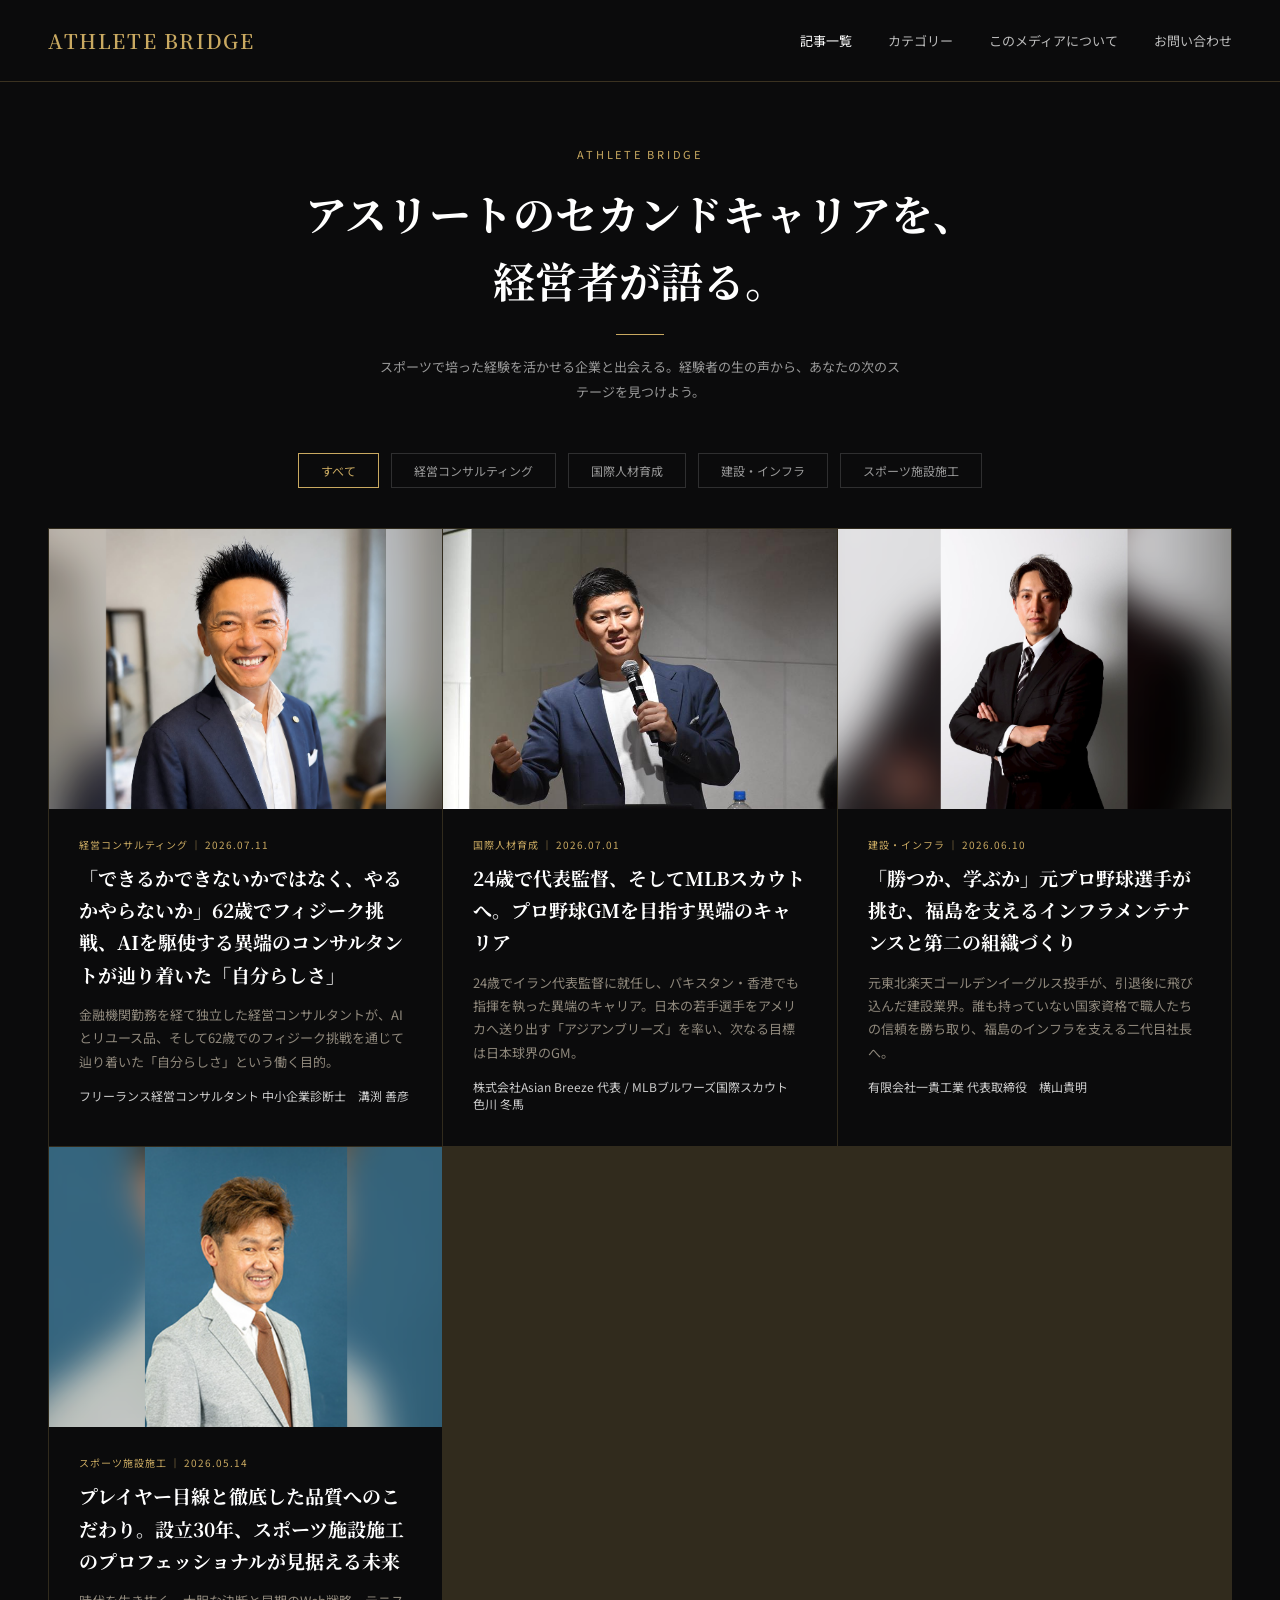
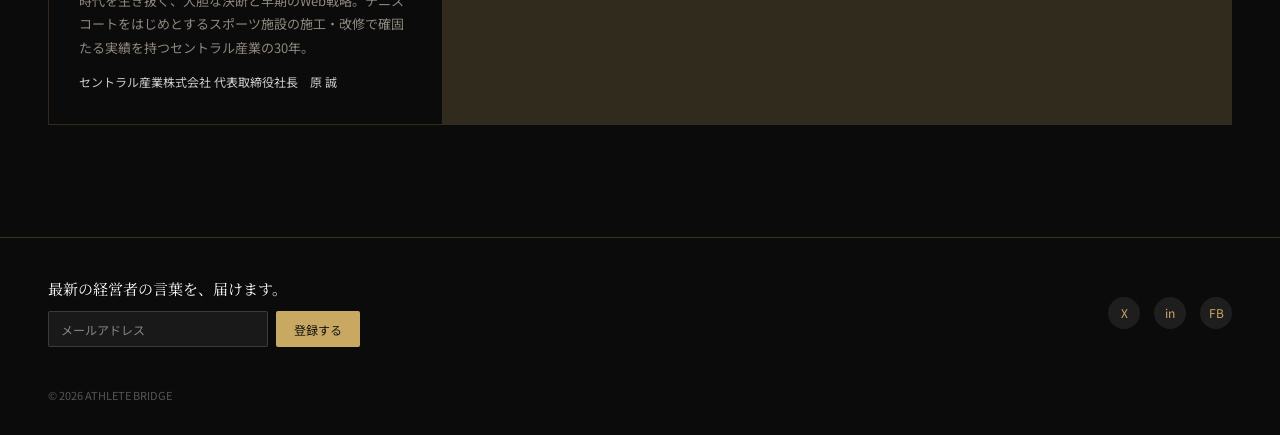
==== index.html @ e465fff9 "Add ATHLETE BRIDGE site Static implementation of the ATHLETE BRIDGE interview magazine design (black" ====
<!DOCTYPE html>
<html lang="ja">
<head>
<meta charset="utf-8">
<meta name="viewport" content="width=device-width, initial-scale=1">
<title>ATHLETE BRIDGE｜アスリートのセカンドキャリアを、経営者が語る。</title>
<link rel="icon" href="data:image/svg+xml,%3Csvg xmlns='http://www.w3.org/2000/svg' viewBox='0 0 32 32'%3E%3Crect width='32' height='32' fill='%230b0b0c'/%3E%3Ctext x='16' y='23' font-family='Georgia,serif' font-size='19' fill='%23c9a961' text-anchor='middle'%3EA%3C/text%3E%3C/svg%3E">
<meta name="description" content="スポーツで培った経験を活かせる企業と出会える。経験者の生の声から、あなたの次のステージを見つけよう。">
<link rel="preconnect" href="https://fonts.googleapis.com">
<link href="https://fonts.googleapis.com/css2?family=Noto+Serif+JP:wght@400;500;600;700&family=Noto+Sans+JP:wght@300;400;500;700&display=swap" rel="stylesheet">
<link rel="stylesheet" href="css/style.css">
</head>
<body>

<div class="site-shell">

  <header class="site-header">
    <a href="#" id="logo-link" class="site-logo">ATHLETE BRIDGE</a>
    <nav class="site-nav">
      <a href="#" id="nav-home">記事一覧</a>
      <a href="#" id="nav-category">カテゴリー</a>
      <a href="#">このメディアについて</a>
      <a href="#">お問い合わせ</a>
    </nav>
  </header>

  <main>
    <!-- Top view: article list -->
    <section id="view-top">
      <div class="hero">
        <div class="hero-eyebrow">ATHLETE BRIDGE</div>
        <h1 class="hero-title">アスリートのセカンドキャリアを、<br>経営者が語る。</h1>
        <div class="hero-divider"></div>
        <p class="hero-desc">スポーツで培った経験を活かせる企業と出会える。経験者の生の声から、あなたの次のステージを見つけよう。</p>
      </div>

      <div id="filter-bar" class="filter-bar"></div>

      <div id="article-grid" class="article-grid"></div>

      <div id="no-results" class="no-results"></div>

      <div class="newsletter-bar">
        <div>
          <div class="newsletter-heading">最新の経営者の言葉を、届けます。</div>
          <form class="newsletter-form" id="newsletter-form">
            <input type="email" id="newsletter-email" class="newsletter-input" placeholder="メールアドレス">
            <button type="submit" id="newsletter-submit" class="newsletter-button">登録する</button>
          </form>
        </div>
        <div class="social-row">
          <div class="social-icon">X</div>
          <div class="social-icon">in</div>
          <div class="social-icon">FB</div>
        </div>
      </div>

      <div class="site-copyright">© 2026 ATHLETE BRIDGE</div>
    </section>

    <!-- Article view: single interview detail -->
    <section id="view-article" class="is-hidden">
      <div class="article-back">
        <a href="#" id="article-back-link">← 記事一覧に戻る</a>
      </div>

      <div id="article-hero-wrap" class="article-hero-wrap"></div>

      <div class="article-content">
        <div id="article-meta" class="article-meta"></div>
        <h1 id="article-title" class="article-title"></h1>
        <div class="article-byline">
          <div id="article-byline"></div>
        </div>

        <div id="article-body" class="article-body"></div>

        <div class="share-row">
          <div class="share-label">この記事をシェア</div>
          <div class="social-icon">X</div>
          <div class="social-icon">FB</div>
          <div class="social-icon is-line">LINE</div>
        </div>
      </div>

      <div class="related-section">
        <div class="related-heading">RELATED INTERVIEW</div>
        <div id="related-grid" class="related-grid"></div>
      </div>

      <div class="site-copyright">© 2026 ATHLETE BRIDGE</div>
    </section>
  </main>

</div>

<script src="js/main.js"></script>
</body>
</html>
---- css/style.css ----
:root {
  --bg: #0b0b0c;
  --gold: #c9a961;
  --gold-border: rgba(201, 169, 97, 0.25);
  --gold-border-soft: rgba(201, 169, 97, 0.2);
}

* { box-sizing: border-box; }

body {
  margin: 0;
  background: var(--bg);
  font-family: 'Noto Sans JP', sans-serif;
}

a {
  color: inherit;
  text-decoration: none;
}
a:hover { opacity: .8; }

.is-hidden { display: none !important; }

.site-shell {
  max-width: 1280px;
  margin: 0 auto;
  background: var(--bg);
  min-height: 100vh;
  box-shadow: 0 0 60px rgba(0, 0, 0, .4);
}

/* Header */
.site-header {
  display: flex;
  align-items: center;
  justify-content: space-between;
  padding: 26px 48px;
  border-bottom: 1px solid var(--gold-border);
  position: sticky;
  top: 0;
  background: var(--bg);
  z-index: 10;
}
.site-logo {
  font-family: 'Noto Serif JP', serif;
  font-size: 20px;
  font-weight: 600;
  color: var(--gold);
  letter-spacing: .08em;
}
.site-nav {
  display: flex;
  gap: 36px;
  font-size: 13px;
  color: #bbb;
}
.site-nav a.is-active { color: #fff; }

/* Placeholder image (used when an article has no photo yet) */
.ph-img {
  position: relative;
  background: repeating-linear-gradient(135deg, #2a2a2a, #2a2a2a 12px, #333 12px, #333 24px);
  display: flex;
  align-items: center;
  justify-content: center;
}
.ph-img span {
  font: 11px/1.4 ui-monospace, Menlo, monospace;
  color: rgba(255, 255, 255, .55);
  letter-spacing: .05em;
  background: rgba(0, 0, 0, .35);
  padding: 4px 10px;
  border-radius: 2px;
}

/* ---- Top view ---- */
.hero {
  padding: 64px 48px 48px;
  text-align: center;
}
.hero-eyebrow {
  font-size: 11px;
  letter-spacing: .25em;
  color: var(--gold);
  margin-bottom: 18px;
}
.hero-title {
  font-family: 'Noto Serif JP', serif;
  font-size: 42px;
  line-height: 1.6;
  color: #fff;
  font-weight: 700;
  margin: 0 0 20px;
}
.hero-divider {
  width: 48px;
  height: 1px;
  background: var(--gold);
  margin: 0 auto 20px;
}
.hero-desc {
  font-size: 13px;
  color: #999;
  max-width: 520px;
  margin: 0 auto;
  line-height: 1.9;
}

.filter-bar {
  display: flex;
  gap: 12px;
  justify-content: center;
  padding: 0 48px 40px;
  flex-wrap: wrap;
}
.filter-chip {
  font-size: 12px;
  padding: 8px 22px;
  border: 1px solid rgba(255, 255, 255, .15);
  color: #999;
  background: transparent;
  cursor: pointer;
  font-family: inherit;
}
.filter-chip.is-active {
  border-color: var(--gold);
  color: var(--gold);
}

.article-grid {
  display: grid;
  grid-template-columns: repeat(auto-fit, minmax(320px, 1fr));
  gap: 1px;
  background: var(--gold-border-soft);
  padding: 1px;
  margin: 0 48px 56px;
}
.article-card {
  background: var(--bg);
  display: block;
}
.article-card-img {
  width: 100%;
  height: 280px;
  object-fit: cover;
  object-position: center;
  display: block;
  background: #161514;
}
.article-card .ph-img { height: 280px; }
.article-card-body {
  padding: 28px 30px 34px;
}
.article-card-meta {
  font-size: 10px;
  color: var(--gold);
  letter-spacing: .1em;
  margin-bottom: 10px;
}
.article-card-title {
  font-family: 'Noto Serif JP', serif;
  font-size: 19px;
  color: #fff;
  margin: 0 0 12px;
  line-height: 1.7;
}
.article-card-excerpt {
  font-size: 13px;
  color: #8f887c;
  line-height: 1.8;
  margin: 0 0 14px;
}
.article-card-byline {
  font-size: 12px;
  color: #ccc;
}

.no-results {
  padding: 0 48px 56px;
  text-align: center;
  color: #555;
  font-size: 12px;
}

.newsletter-bar {
  border-top: 1px solid var(--gold-border);
  padding: 40px 48px;
  display: flex;
  justify-content: space-between;
  align-items: center;
  flex-wrap: wrap;
  gap: 20px;
}
.newsletter-heading {
  font-family: 'Noto Serif JP', serif;
  font-size: 15px;
  color: #fff;
  margin-bottom: 12px;
}
.newsletter-form {
  display: flex;
  gap: 8px;
}
.newsletter-input {
  width: 220px;
  height: 36px;
  background: rgba(255, 255, 255, .06);
  border: 1px solid rgba(255, 255, 255, .15);
  border-radius: 2px;
  font-size: 12px;
  color: #eee;
  padding: 0 12px;
  font-family: inherit;
}
.newsletter-input::placeholder { color: #888; }
.newsletter-button {
  height: 36px;
  padding: 0 18px;
  background: var(--gold);
  color: #151515;
  font-size: 12px;
  border: none;
  border-radius: 2px;
  cursor: pointer;
  font-family: inherit;
}

.social-row {
  display: flex;
  gap: 14px;
}
.social-icon {
  width: 32px;
  height: 32px;
  border-radius: 50%;
  background: rgba(255, 255, 255, .08);
  color: var(--gold);
  display: flex;
  align-items: center;
  justify-content: center;
  font-size: 12px;
  cursor: pointer;
}
.social-icon.is-line { font-size: 11px; }

.site-copyright {
  padding: 0 48px 32px;
  font-size: 11px;
  color: #555;
}

/* ---- Article view ---- */
.article-back {
  padding: 28px 48px 0;
}
.article-back a {
  font-size: 12px;
  color: var(--gold);
}

.article-hero-wrap {
  margin: 24px 48px 0;
}
.article-hero-img {
  width: 100%;
  max-height: 460px;
  object-fit: cover;
  object-position: center;
  display: block;
  background: #161514;
}
.article-hero-wrap .ph-img { height: 420px; }

.article-content {
  max-width: 760px;
  margin: 0 auto;
  padding: 44px 24px 20px;
}
.article-meta {
  font-size: 11px;
  letter-spacing: .15em;
  color: var(--gold);
  margin-bottom: 16px;
}
.article-title {
  font-family: 'Noto Serif JP', serif;
  font-size: 32px;
  line-height: 1.7;
  color: #fff;
  font-weight: 700;
  margin: 0 0 22px;
}
.article-byline {
  display: flex;
  align-items: center;
  gap: 14px;
  padding: 20px 0;
  border-top: 1px solid var(--gold-border-soft);
  border-bottom: 1px solid var(--gold-border-soft);
  margin-bottom: 36px;
  font-size: 14px;
  color: #fff;
}

.article-body h2 {
  font-family: 'Noto Serif JP', serif;
  font-size: 21px;
  color: var(--gold);
  line-height: 1.7;
  margin: 44px 0 20px;
}
.article-body p {
  font-size: 15px;
  color: #ccc;
  line-height: 2;
  margin: 0 0 22px;
}
.article-body p strong {
  color: #e8dcc0;
}
.article-body blockquote {
  font-size: 16px;
  color: #e8dcc0;
  line-height: 1.9;
  margin: 0 0 26px;
  padding-left: 22px;
  border-left: 2px solid var(--gold);
  font-style: italic;
}
.article-body p.article-link a {
  color: var(--gold);
  text-decoration: underline;
}

.share-row {
  display: flex;
  align-items: center;
  gap: 14px;
  margin: 48px 0 8px;
  padding-top: 32px;
  border-top: 1px solid var(--gold-border-soft);
}
.share-label {
  font-size: 12px;
  color: #999;
}

.related-section {
  padding: 8px 48px 56px;
}
.related-heading {
  font-size: 12px;
  color: #999;
  letter-spacing: .1em;
  margin-bottom: 20px;
  text-align: center;
}
.related-grid {
  display: grid;
  grid-template-columns: repeat(2, 1fr);
  gap: 1px;
  background: var(--gold-border-soft);
  padding: 1px;
}
.related-card-img {
  width: 100%;
  height: 220px;
  object-fit: cover;
  object-position: center;
  display: block;
  background: #161514;
}
.related-card .ph-img { height: 220px; }
.related-card-body {
  padding: 22px 24px;
}
.related-card-meta {
  font-size: 10px;
  color: var(--gold);
  letter-spacing: .1em;
  margin-bottom: 8px;
}
.related-card-title {
  font-family: 'Noto Serif JP', serif;
  font-size: 16px;
  color: #fff;
  margin: 0;
  line-height: 1.7;
}

@media (max-width: 640px) {
  .site-header,
  .hero,
  .filter-bar,
  .article-grid,
  .newsletter-bar,
  .no-results,
  .site-copyright,
  .article-back,
  .article-hero-wrap,
  .related-section {
    padding-left: 20px;
    padding-right: 20px;
  }
  .article-grid,
  .related-grid { margin-left: 20px; margin-right: 20px; }
  .hero-title { font-size: 30px; }
  .article-title { font-size: 24px; }
  .related-grid { grid-template-columns: 1fr; }
}
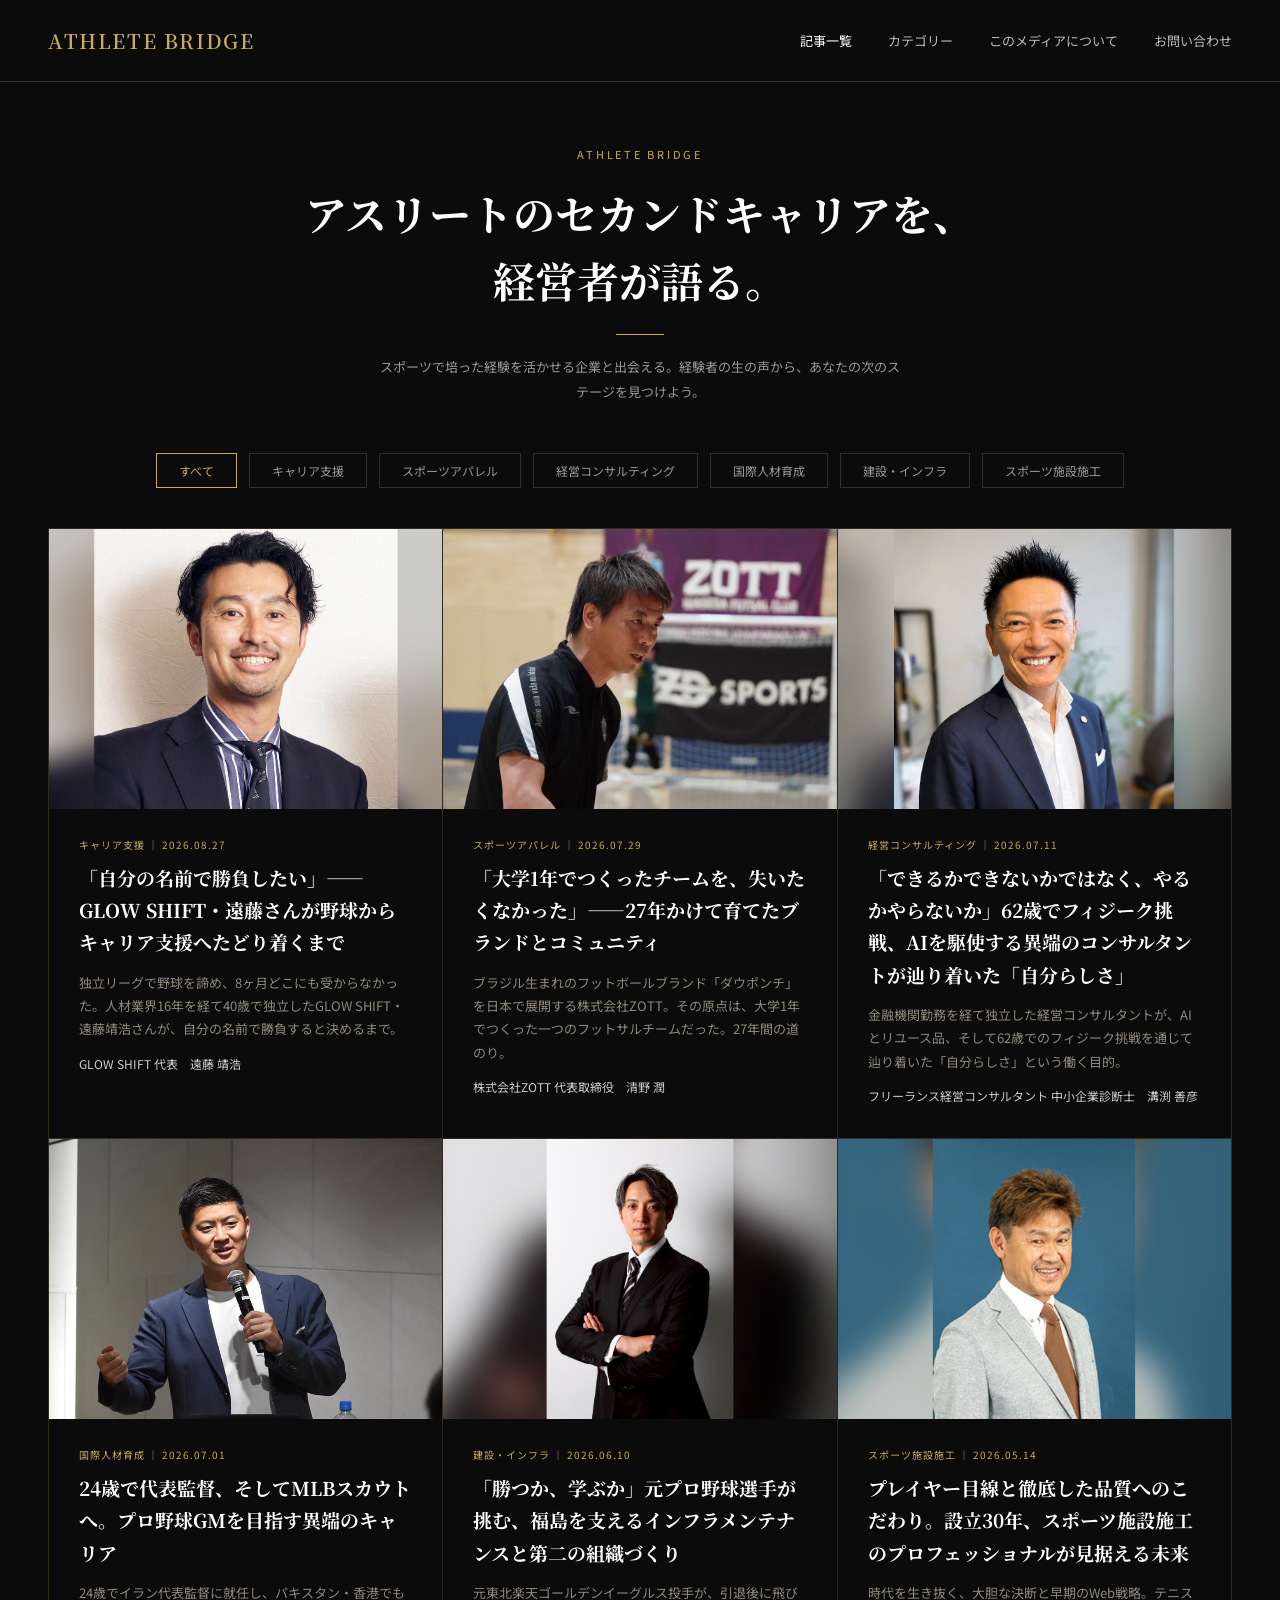
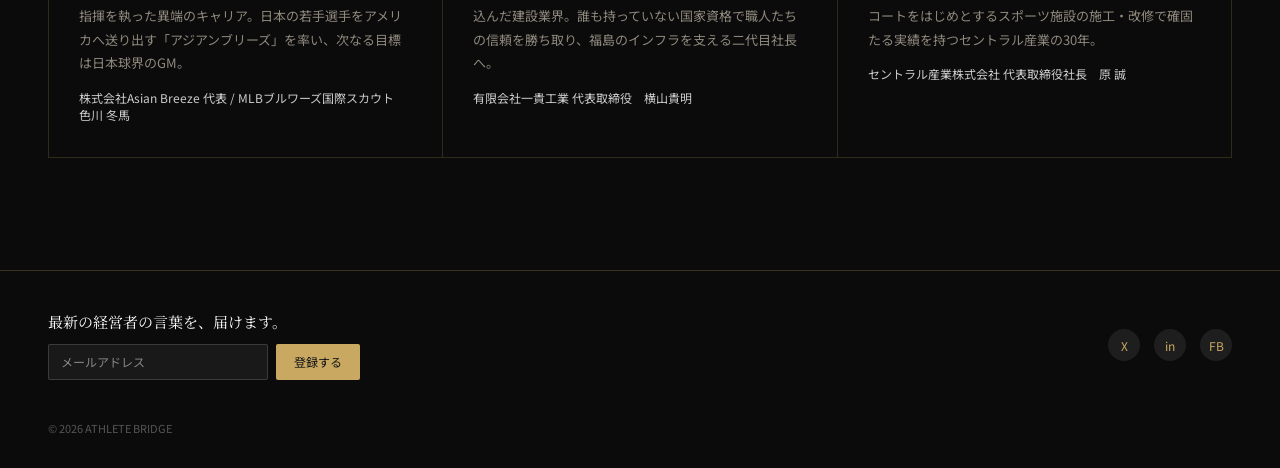
==== commit 01a4d59b: "CSS/JS の参照URLに版番号を付け、古いCSSが残る問題を解消 記事上部の写真が2枚表示される不具合の修正。  原因は、ブラウザに古い css/style.css がキャッシュされたまま js/" ====
--- a/index.html
+++ b/index.html
@@ -8,7 +8,7 @@
 <meta name="description" content="スポーツで培った経験を活かせる企業と出会える。経験者の生の声から、あなたの次のステージを見つけよう。">
 <link rel="preconnect" href="https://fonts.googleapis.com">
 <link href="https://fonts.googleapis.com/css2?family=Noto+Serif+JP:wght@400;500;600;700&family=Noto+Sans+JP:wght@300;400;500;700&display=swap" rel="stylesheet">
-<link rel="stylesheet" href="css/style.css">
+<link rel="stylesheet" href="css/style.css?v=d479221e">
 </head>
 <body>
 
@@ -94,6 +94,6 @@
 
 </div>
 
-<script src="js/main.js"></script>
+<script src="js/main.js?v=d479221e"></script>
 </body>
 </html>
--- a/css/style.css
+++ b/css/style.css
@@ -261,13 +261,32 @@
 .article-hero-wrap {
   margin: 24px 48px 0;
 }
-.article-hero-img {
+.article-hero-frame {
+  position: relative;
+  height: 460px;
+  overflow: hidden;
+  background: #161514;
+}
+/* 背景に敷く、同じ写真のぼかし。枠いっぱいに広げてから少し拡大し、
+   ぼかしで薄くなる端が見えないようにする。 */
+.article-hero-bg {
+  position: absolute;
+  inset: 0;
   width: 100%;
-  max-height: 460px;
+  height: 100%;
   object-fit: cover;
   object-position: center;
+  transform: scale(1.2);
+  filter: blur(28px) brightness(0.72);
+}
+/* 前景は contain。切り取らずに写真全体を見せる。 */
+.article-hero-img {
+  position: relative;
+  width: 100%;
+  height: 100%;
+  object-fit: contain;
+  object-position: center;
   display: block;
-  background: #161514;
 }
 .article-hero-wrap .ph-img { height: 420px; }
 
@@ -404,6 +423,7 @@
   }
   .article-grid,
   .related-grid { margin-left: 20px; margin-right: 20px; }
+  .article-hero-frame { height: 280px; }
   .hero-title { font-size: 30px; }
   .article-title { font-size: 24px; }
   .related-grid { grid-template-columns: 1fr; }
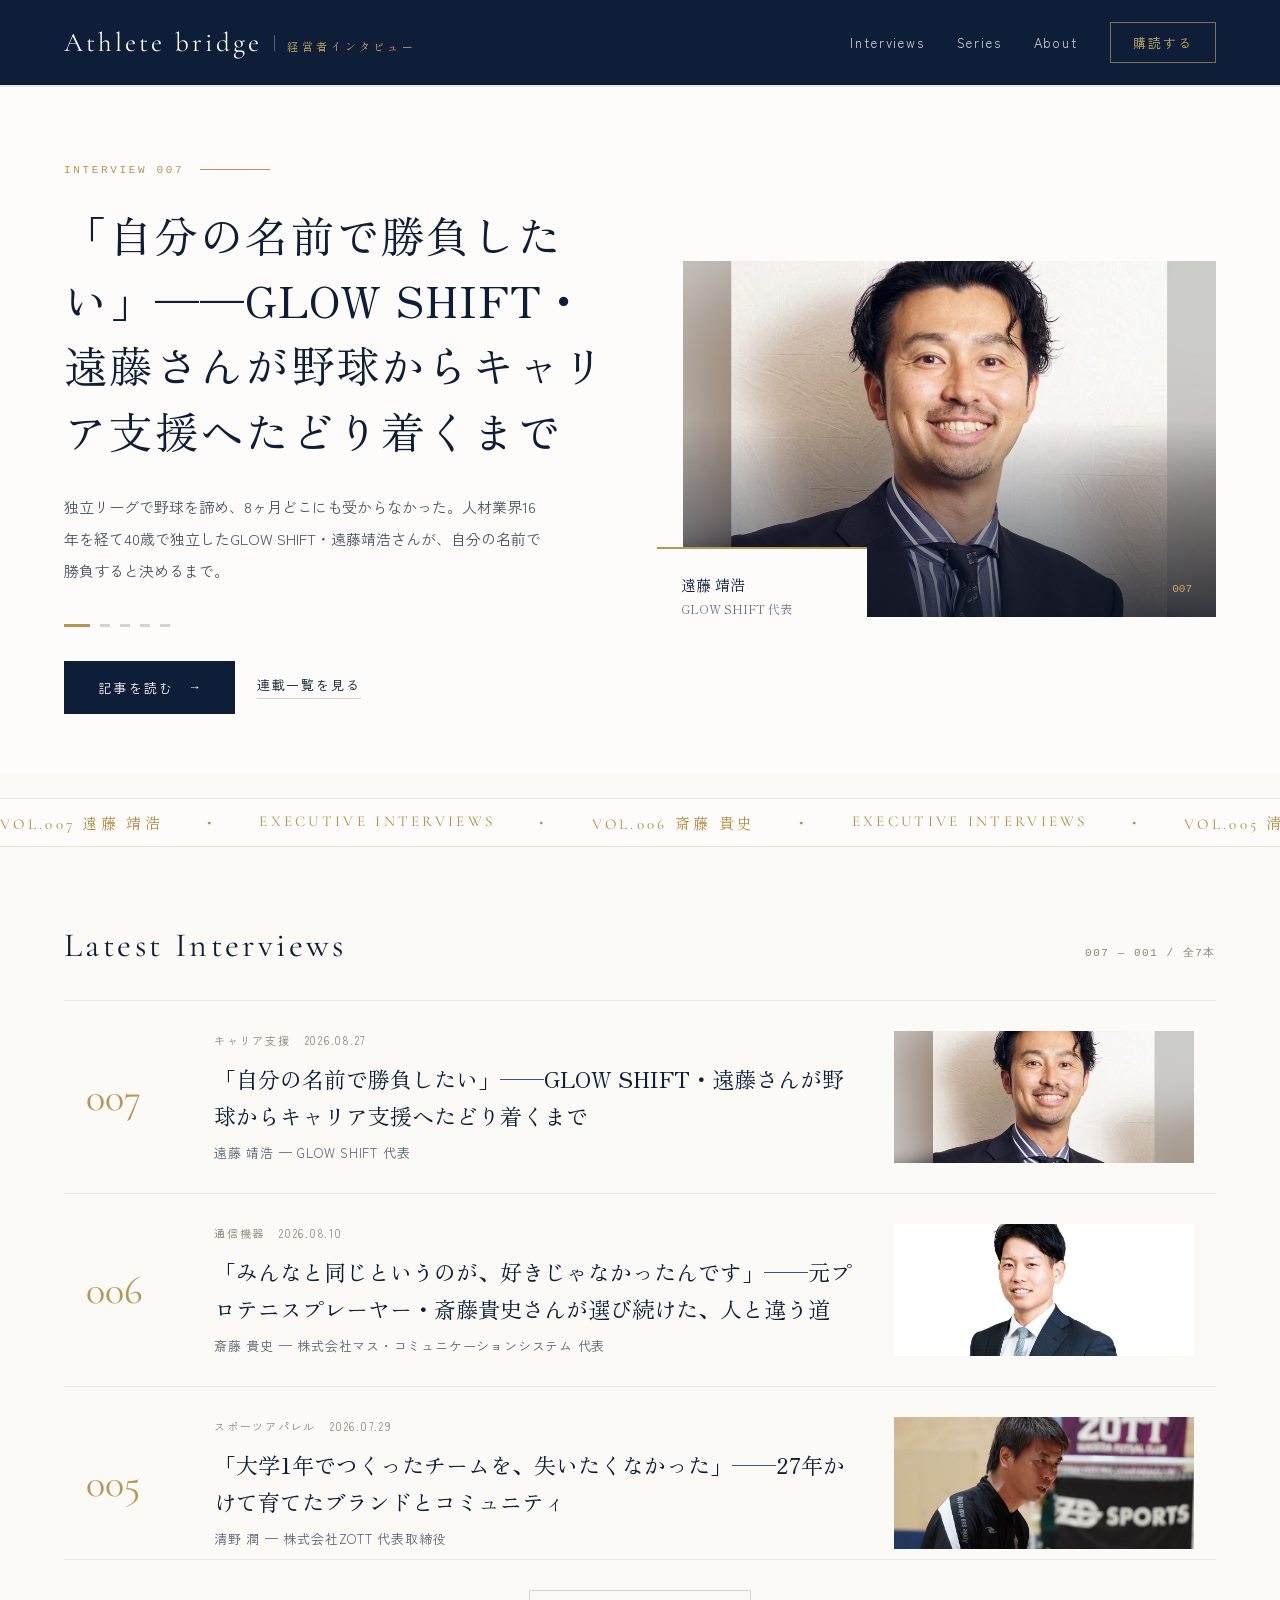
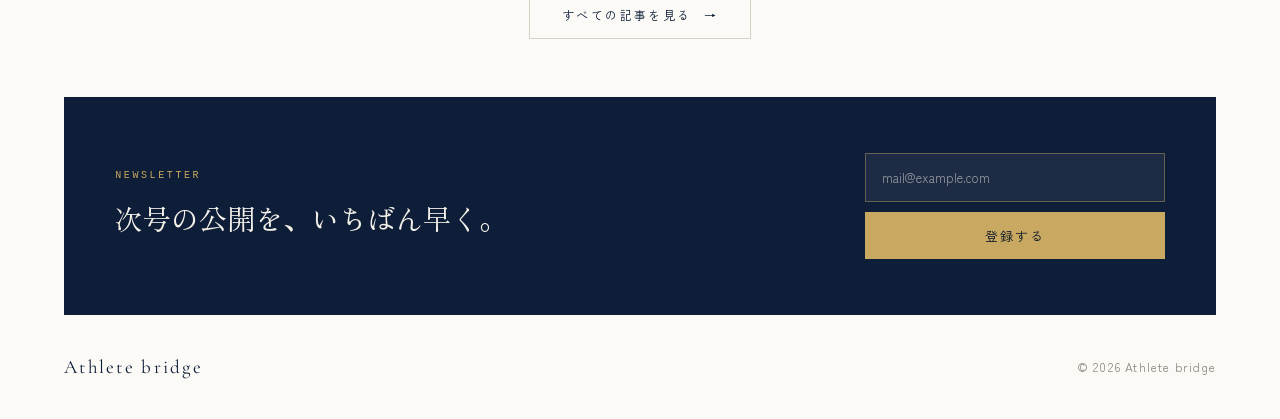
==== commit 9b12c9ce: "サイトを新デザイン（Claude Design のキャンバス）に刷新 Athlete bridge.dc.html の内容を実装に起こした。記事データ（js/articles.json・7本） と写真" ====
--- a/index.html
+++ b/index.html
@@ -4,96 +4,118 @@
 <meta charset="utf-8">
 <meta name="viewport" content="width=device-width, initial-scale=1">
 <title>ATHLETE BRIDGE｜アスリートのセカンドキャリアを、経営者が語る。</title>
-<link rel="icon" href="data:image/svg+xml,%3Csvg xmlns='http://www.w3.org/2000/svg' viewBox='0 0 32 32'%3E%3Crect width='32' height='32' fill='%230b0b0c'/%3E%3Ctext x='16' y='23' font-family='Georgia,serif' font-size='19' fill='%23c9a961' text-anchor='middle'%3EA%3C/text%3E%3C/svg%3E">
+<link rel="icon" href="data:image/svg+xml,%3Csvg xmlns='http://www.w3.org/2000/svg' viewBox='0 0 32 32'%3E%3Crect width='32' height='32' fill='%230F1E38'/%3E%3Ctext x='16' y='23' font-family='Georgia,serif' font-size='19' fill='%23C9A961' text-anchor='middle'%3EA%3C/text%3E%3C/svg%3E">
 <meta name="description" content="スポーツで培った経験を活かせる企業と出会える。経験者の生の声から、あなたの次のステージを見つけよう。">
 <link rel="preconnect" href="https://fonts.googleapis.com">
-<link href="https://fonts.googleapis.com/css2?family=Noto+Serif+JP:wght@400;500;600;700&family=Noto+Sans+JP:wght@300;400;500;700&display=swap" rel="stylesheet">
-<link rel="stylesheet" href="css/style.css?v=d479221e">
+<link rel="preconnect" href="https://fonts.gstatic.com" crossorigin>
+<link href="https://fonts.googleapis.com/css2?family=Shippori+Mincho:wght@400;500;600&family=Zen+Kaku+Gothic+New:wght@300;400;500&family=Cormorant+Garamond:wght@300;400;500&family=Zen+Old+Mincho:wght@400;500;700&display=swap" rel="stylesheet">
+<link rel="stylesheet" href="css/style.css?v=014a4894">
 </head>
 <body>
 
-<div class="site-shell">
+<header class="site-header">
+  <div class="hd-inner">
+    <div class="hd-brand">
+      <a href="#top" class="hd-logo">Athlete bridge</a>
+      <span class="hd-rule"></span>
+      <span class="hd-tag">経営者インタビュー</span>
+    </div>
+    <nav class="hd-nav">
+      <a href="#latest">Interviews</a>
+      <a href="#latest">Series</a>
+      <a href="#newsletter">About</a>
+      <a href="#newsletter" class="hd-cta">購読する</a>
+    </nav>
+  </div>
+  <div class="progress-track"><div class="progress-bar" data-progress></div></div>
+</header>
 
-  <header class="site-header">
-    <a href="#" id="logo-link" class="site-logo">ATHLETE BRIDGE</a>
-    <nav class="site-nav">
-      <a href="#" id="nav-home">記事一覧</a>
-      <a href="#" id="nav-category">カテゴリー</a>
-      <a href="#">このメディアについて</a>
-      <a href="#">お問い合わせ</a>
-    </nav>
-  </header>
+<main>
 
-  <main>
-    <!-- Top view: article list -->
-    <section id="view-top">
-      <div class="hero">
-        <div class="hero-eyebrow">ATHLETE BRIDGE</div>
-        <h1 class="hero-title">アスリートのセカンドキャリアを、<br>経営者が語る。</h1>
-        <div class="hero-divider"></div>
-        <p class="hero-desc">スポーツで培った経験を活かせる企業と出会える。経験者の生の声から、あなたの次のステージを見つけよう。</p>
+  <!-- ===== トップ（注目記事＋一覧） ===== -->
+  <section id="view-top">
+
+    <div id="top" class="hero">
+      <div class="hero-grid">
+        <div class="hero-copy">
+          <div id="hero-slot"></div>
+          <div class="hero-dots" id="hero-dots"></div>
+          <div class="hero-actions">
+            <button type="button" class="btn-primary" id="hero-read">
+              <span>記事を読む</span><span class="arrow">→</span>
+            </button>
+            <a href="#latest" class="btn-quiet">連載一覧を見る</a>
+          </div>
+        </div>
+        <div class="hero-media" id="hero-media"></div>
+      </div>
+    </div>
+
+    <div class="ticker">
+      <div class="ticker-track" id="ticker"></div>
+    </div>
+
+    <div class="wrap">
+      <div class="latest-head">
+        <h2 class="latest-title" data-reveal="mask">Latest Interviews</h2>
+        <span class="latest-range" id="latest-range" data-reveal="right" data-delay="150"></span>
       </div>
 
-      <div id="filter-bar" class="filter-bar"></div>
+      <div class="list" id="list"></div>
 
-      <div id="article-grid" class="article-grid"></div>
+      <div class="view-all-wrap">
+        <a href="#latest" class="view-all">すべての記事を見る <span class="arrow">→</span></a>
+      </div>
+    </div>
+  </section>
 
-      <div id="no-results" class="no-results"></div>
+  <!-- ===== 記事ページ ===== -->
+  <section id="view-article" class="is-hidden">
+    <div class="wrap">
+      <div class="art-back"><button type="button" id="art-back">← 記事一覧に戻る</button></div>
 
-      <div class="newsletter-bar">
-        <div>
-          <div class="newsletter-heading">最新の経営者の言葉を、届けます。</div>
-          <form class="newsletter-form" id="newsletter-form">
-            <input type="email" id="newsletter-email" class="newsletter-input" placeholder="メールアドレス">
-            <button type="submit" id="newsletter-submit" class="newsletter-button">登録する</button>
-          </form>
+      <div class="art-head">
+        <div class="art-no-row">
+          <span class="art-no" id="art-no"></span>
+          <span class="art-rule"></span>
         </div>
-        <div class="social-row">
-          <div class="social-icon">X</div>
-          <div class="social-icon">in</div>
-          <div class="social-icon">FB</div>
-        </div>
+        <div class="art-meta" id="art-meta"></div>
+        <h1 class="art-title" id="art-title"></h1>
+        <div class="art-byline" id="art-byline"></div>
       </div>
 
-      <div class="site-copyright">© 2026 ATHLETE BRIDGE</div>
+      <figure class="art-figure" id="art-figure"></figure>
+
+      <div class="art-body" id="art-body"></div>
+
+      <div class="related">
+        <h2 class="related-title">Related Interviews</h2>
+        <div class="related-grid" id="related"></div>
+      </div>
+    </div>
+  </section>
+
+  <!-- ===== 共通の下部 ===== -->
+  <div class="wrap">
+    <section id="newsletter" class="newsletter" data-reveal>
+      <div>
+        <p class="nl-label">NEWSLETTER</p>
+        <h2 class="nl-title">次号の公開を、いちばん早く。</h2>
+      </div>
+      <form class="nl-form" id="newsletter-form">
+        <input type="email" class="nl-input" id="newsletter-email" placeholder="mail@example.com" aria-label="メールアドレス">
+        <button type="submit" class="nl-btn" id="newsletter-submit">登録する</button>
+      </form>
     </section>
 
-    <!-- Article view: single interview detail -->
-    <section id="view-article" class="is-hidden">
-      <div class="article-back">
-        <a href="#" id="article-back-link">← 記事一覧に戻る</a>
-      </div>
+    <footer class="site-footer">
+      <span class="ft-logo">Athlete bridge</span>
+      <span>© 2026 Athlete bridge</span>
+    </footer>
+  </div>
 
-      <div id="article-hero-wrap" class="article-hero-wrap"></div>
+</main>
 
-      <div class="article-content">
-        <div id="article-meta" class="article-meta"></div>
-        <h1 id="article-title" class="article-title"></h1>
-        <div class="article-byline">
-          <div id="article-byline"></div>
-        </div>
-
-        <div id="article-body" class="article-body"></div>
-
-        <div class="share-row">
-          <div class="share-label">この記事をシェア</div>
-          <div class="social-icon">X</div>
-          <div class="social-icon">FB</div>
-          <div class="social-icon is-line">LINE</div>
-        </div>
-      </div>
-
-      <div class="related-section">
-        <div class="related-heading">RELATED INTERVIEW</div>
-        <div id="related-grid" class="related-grid"></div>
-      </div>
-
-      <div class="site-copyright">© 2026 ATHLETE BRIDGE</div>
-    </section>
-  </main>
-
-</div>
-
-<script src="js/main.js?v=d479221e"></script>
+<script src="js/main.js?v=014a4894"></script>
 </body>
 </html>
--- a/css/style.css
+++ b/css/style.css
@@ -1,430 +1,626 @@
+/* ATHLETE BRIDGE
+   Claude Design のキャンバス（Athlete bridge.dc.html）を実装に起こしたもの。
+   デザイン側はすべてインライン指定だったため、色・書体・余白をトークンに整理している。 */
+
 :root {
-  --bg: #0b0b0c;
-  --gold: #c9a961;
-  --gold-border: rgba(201, 169, 97, 0.25);
-  --gold-border-soft: rgba(201, 169, 97, 0.2);
-}
-
-* { box-sizing: border-box; }
+  /* 地の色。paper が全体、panel はヒーローなど一段明るい面 */
+  --paper:      #FBFAF7;
+  --panel:      #FDFCFA;
+  --paper-hover:#F5F2EA;
+
+  --navy:       #0F1E38;
+  --navy-deep:  #0C1729;
+  --navy-mid:   #16294A;
+
+  --gold:       #B99653;
+  --gold-light: #C9A961;
+  --gold-deep:  #B08C46;
+
+  --line:       #E9E6DD;
+  --line-strong:#D8D3C6;
+
+  --ink:        #0F1E38;
+  --ink-mid:    #4A5464;
+  --ink-sub:    #5A6472;
+  --ink-faint:  #6B7382;
+  --muted:      #8A8578;
+
+  --cream:      #F7F5F0;
+  --cream-dim:  rgba(244, 241, 234, .85);
+
+  --sans:  'Zen Kaku Gothic New', -apple-system, BlinkMacSystemFont, 'Hiragino Kaku Gothic ProN', sans-serif;
+  --serif: 'Zen Old Mincho', 'Shippori Mincho', 'Hiragino Mincho ProN', serif;
+  --mincho:'Shippori Mincho', 'Hiragino Mincho ProN', serif;
+  --latin: 'Cormorant Garamond', 'Shippori Mincho', serif;
+  --mono:  ui-monospace, SFMono-Regular, Menlo, monospace;
+
+  /* 左右の余白。デザインの clamp(24px,5vw,80px) をそのまま使う */
+  --gutter: clamp(24px, 5vw, 80px);
+  --wrap:   1520px;
+
+  --ease: cubic-bezier(.19, .9, .22, 1);
+}
+
+*, *::before, *::after { box-sizing: border-box; }
+
+html { scroll-behavior: smooth; }
 
 body {
   margin: 0;
-  background: var(--bg);
-  font-family: 'Noto Sans JP', sans-serif;
-}
-
-a {
-  color: inherit;
-  text-decoration: none;
-}
-a:hover { opacity: .8; }
+  background: var(--paper);
+  color: var(--ink);
+  font-family: var(--sans);
+  font-weight: 400;
+  -webkit-font-smoothing: antialiased;
+}
+
+a { color: var(--ink); text-decoration: none; }
+
+img { display: block; max-width: 100%; }
 
 .is-hidden { display: none !important; }
 
-.site-shell {
-  max-width: 1280px;
+.wrap { max-width: var(--wrap); margin: 0 auto; padding: 0 var(--gutter); }
+
+/* ============================================================
+   アニメーション
+   ============================================================ */
+
+@keyframes ab-marquee { from { transform: translateX(0); }      to { transform: translateX(-50%); } }
+@keyframes ab-ken     { from { transform: scale(1.02); }        to { transform: scale(1.14); } }
+@keyframes ab-line    { from { transform: scaleX(0); }          to { transform: scaleX(1); } }
+@keyframes ab-rise    { from { opacity: 0; transform: translateY(28px); } to { opacity: 1; transform: none; } }
+@keyframes ab-fade    { from { opacity: 0; }                    to { opacity: 1; } }
+
+/* 動きを減らす設定の利用者には演出を止める */
+@media (prefers-reduced-motion: reduce) {
+  html { scroll-behavior: auto; }
+  *, *::before, *::after {
+    animation-duration: .001ms !important;
+    animation-iteration-count: 1 !important;
+    transition-duration: .001ms !important;
+  }
+}
+
+/* ============================================================
+   ヘッダー
+   ============================================================ */
+
+.site-header { position: sticky; top: 0; z-index: 40; }
+
+.hd-inner {
+  display: flex;
+  align-items: center;
+  justify-content: space-between;
+  gap: 24px;
+  padding: 22px var(--gutter);
+  background: var(--navy);
+}
+
+.hd-brand { display: flex; align-items: baseline; gap: 12px; min-width: 0; }
+
+.hd-logo {
+  font-family: var(--latin);
+  font-size: 27px;
+  letter-spacing: .12em;
+  color: var(--cream);
+  white-space: nowrap;
+}
+
+.hd-rule { width: 1px; height: 16px; background: rgba(244, 241, 234, .32); }
+
+.hd-tag {
+  font-family: var(--mincho);
+  font-size: 11px;
+  letter-spacing: .3em;
+  color: var(--gold-light);
+  white-space: nowrap;
+}
+
+.hd-nav {
+  display: flex;
+  align-items: center;
+  gap: 32px;
+  font-size: 13px;
+  letter-spacing: .14em;
+  color: var(--cream-dim);
+}
+
+.hd-nav a { color: inherit; transition: color .5s ease; }
+.hd-nav a:hover { color: var(--gold-light); }
+
+.hd-cta {
+  padding: 10px 22px;
+  white-space: nowrap;
+  border: 1px solid rgba(201, 169, 97, .6);
+  color: var(--gold-light) !important;
+  letter-spacing: .16em;
+  transition: background .5s ease, color .5s ease;
+}
+.hd-cta:hover { background: var(--gold-light); color: var(--navy-deep) !important; }
+
+/* スクロール進捗バー */
+.progress-track { height: 2px; background: rgba(15, 30, 56, .08); }
+.progress-bar {
+  height: 2px;
+  background: linear-gradient(90deg, var(--gold), #E0C687);
+  transform: scaleX(0);
+  transform-origin: left;
+  will-change: transform;
+}
+
+/* ============================================================
+   ヒーロー（注目記事）
+   ============================================================ */
+
+.hero { background: var(--panel); padding: clamp(48px, 6vw, 86px) var(--gutter) 60px; }
+
+.hero-grid {
+  max-width: var(--wrap);
   margin: 0 auto;
-  background: var(--bg);
-  min-height: 100vh;
-  box-shadow: 0 0 60px rgba(0, 0, 0, .4);
-}
-
-/* Header */
-.site-header {
-  display: flex;
-  align-items: center;
-  justify-content: space-between;
-  padding: 26px 48px;
-  border-bottom: 1px solid var(--gold-border);
-  position: sticky;
-  top: 0;
-  background: var(--bg);
-  z-index: 10;
-}
-.site-logo {
-  font-family: 'Noto Serif JP', serif;
-  font-size: 20px;
-  font-weight: 600;
-  color: var(--gold);
-  letter-spacing: .08em;
-}
-.site-nav {
-  display: flex;
-  gap: 36px;
+  display: grid;
+  grid-template-columns: 1.02fr .98fr;
+  gap: clamp(36px, 5vw, 72px);
+  align-items: center;
+}
+
+.hero-no-row { display: flex; align-items: center; gap: 16px; margin-bottom: 26px; animation: ab-rise 1s .05s both; }
+
+.hero-no { font-family: var(--mono); font-size: 11px; letter-spacing: .24em; color: var(--gold); }
+
+.hero-rule { width: 70px; height: 1px; background: var(--gold); transform-origin: left; animation: ab-line 1.2s .3s both; }
+
+.hero-title {
+  margin: 0 0 28px;
+  font-family: var(--serif);
+  font-weight: 400;
+  font-size: clamp(32px, 3.4vw, 50px);
+  line-height: 1.5;
+  letter-spacing: .03em;
+  color: var(--ink);
+  text-wrap: pretty;
+  animation: ab-rise 1.1s .15s both;
+}
+
+.hero-lead {
+  margin: 0 0 34px;
+  font-size: 15px;
+  line-height: 2.15;
+  color: var(--ink-mid);
+  max-width: 32em;
+  min-height: 6.6em;
+  text-wrap: pretty;
+  animation: ab-rise 1.1s .28s both;
+}
+
+.hero-dots { display: flex; align-items: center; gap: 10px; margin-bottom: 34px; }
+
+.hero-dot {
+  display: block;
+  height: 3px;
+  width: 10px;
+  background: rgba(15, 30, 56, .18);
+  border: 0;
+  padding: 0;
+  cursor: pointer;
+  transition: width .7s var(--ease), background .7s ease;
+}
+.hero-dot.is-active { width: 26px; background: var(--gold); }
+
+.hero-actions { display: flex; align-items: center; gap: 22px; flex-wrap: wrap; animation: ab-rise 1.1s .55s both; }
+
+.btn-primary {
+  display: inline-flex;
+  align-items: center;
+  gap: 16px;
+  padding: 17px 34px;
+  background: var(--navy);
+  color: var(--cream);
   font-size: 13px;
-  color: #bbb;
-}
-.site-nav a.is-active { color: #fff; }
-
-/* Placeholder image (used when an article has no photo yet) */
-.ph-img {
-  position: relative;
-  background: repeating-linear-gradient(135deg, #2a2a2a, #2a2a2a 12px, #333 12px, #333 24px);
-  display: flex;
-  align-items: center;
-  justify-content: center;
-}
-.ph-img span {
-  font: 11px/1.4 ui-monospace, Menlo, monospace;
-  color: rgba(255, 255, 255, .55);
-  letter-spacing: .05em;
-  background: rgba(0, 0, 0, .35);
-  padding: 4px 10px;
-  border-radius: 2px;
-}
-
-/* ---- Top view ---- */
-.hero {
-  padding: 64px 48px 48px;
-  text-align: center;
-}
-.hero-eyebrow {
-  font-size: 11px;
-  letter-spacing: .25em;
-  color: var(--gold);
-  margin-bottom: 18px;
-}
-.hero-title {
-  font-family: 'Noto Serif JP', serif;
-  font-size: 42px;
-  line-height: 1.6;
-  color: #fff;
-  font-weight: 700;
-  margin: 0 0 20px;
-}
-.hero-divider {
-  width: 48px;
-  height: 1px;
-  background: var(--gold);
-  margin: 0 auto 20px;
-}
-.hero-desc {
-  font-size: 13px;
-  color: #999;
-  max-width: 520px;
-  margin: 0 auto;
-  line-height: 1.9;
-}
-
-.filter-bar {
-  display: flex;
-  gap: 12px;
-  justify-content: center;
-  padding: 0 48px 40px;
-  flex-wrap: wrap;
-}
-.filter-chip {
-  font-size: 12px;
-  padding: 8px 22px;
-  border: 1px solid rgba(255, 255, 255, .15);
-  color: #999;
-  background: transparent;
+  letter-spacing: .18em;
+  border: 0;
   cursor: pointer;
   font-family: inherit;
-}
-.filter-chip.is-active {
-  border-color: var(--gold);
-  color: var(--gold);
-}
-
-.article-grid {
-  display: grid;
-  grid-template-columns: repeat(auto-fit, minmax(320px, 1fr));
-  gap: 1px;
-  background: var(--gold-border-soft);
-  padding: 1px;
-  margin: 0 48px 56px;
-}
-.article-card {
-  background: var(--bg);
-  display: block;
-}
-.article-card-img {
+  transition: transform .5s cubic-bezier(.2, .7, .2, 1), background .5s ease;
+}
+.btn-primary:hover { transform: translateY(-3px); background: var(--navy-mid); color: var(--cream); }
+.btn-primary .arrow { font-family: var(--mono); }
+
+.btn-quiet {
+  font-size: 13px;
+  letter-spacing: .14em;
+  color: var(--ink);
+  border-bottom: 1px solid var(--line-strong);
+  padding-bottom: 4px;
+  background: none;
+  cursor: pointer;
+  font-family: inherit;
+  transition: border-color .5s ease, color .5s ease;
+}
+.btn-quiet:hover { color: var(--gold); border-color: var(--gold); }
+
+/* 写真。デザインは縦長の枠だったが、手持ちの写真が横位置のため 3:2 に合わせている */
+.hero-media { position: relative; }
+
+.hero-frame {
+  position: relative;
+  aspect-ratio: 3 / 2;
+  max-height: 600px;
+  overflow: hidden;
+  background: var(--navy-deep);
+}
+
+.hero-shot { position: absolute; inset: 0; animation: ab-fade 1.1s ease both; }
+
+.hero-img {
+  position: absolute;
+  inset: -4% 0;
   width: 100%;
-  height: 280px;
+  height: 108%;
   object-fit: cover;
-  object-position: center;
-  display: block;
-  background: #161514;
-}
-.article-card .ph-img { height: 280px; }
-.article-card-body {
-  padding: 28px 30px 34px;
-}
-.article-card-meta {
-  font-size: 10px;
-  color: var(--gold);
-  letter-spacing: .1em;
-  margin-bottom: 10px;
-}
-.article-card-title {
-  font-family: 'Noto Serif JP', serif;
-  font-size: 19px;
-  color: #fff;
-  margin: 0 0 12px;
-  line-height: 1.7;
-}
-.article-card-excerpt {
-  font-size: 13px;
-  color: #8f887c;
-  line-height: 1.8;
-  margin: 0 0 14px;
-}
-.article-card-byline {
-  font-size: 12px;
-  color: #ccc;
-}
-
-.no-results {
-  padding: 0 48px 56px;
-  text-align: center;
-  color: #555;
-  font-size: 12px;
-}
-
-.newsletter-bar {
-  border-top: 1px solid var(--gold-border);
-  padding: 40px 48px;
+  object-position: center 22%;
+  animation: ab-ken 22s ease-in-out infinite alternate;
+  will-change: transform;
+}
+
+.hero-scrim {
+  position: absolute;
+  inset: 0;
+  background: linear-gradient(180deg, rgba(9, 17, 31, 0) 45%, rgba(9, 17, 31, .72) 100%);
+}
+
+.hero-frame-meta {
+  position: absolute;
+  left: 24px; right: 24px; bottom: 22px;
   display: flex;
   justify-content: space-between;
-  align-items: center;
+  align-items: flex-end;
+  font-family: var(--mono);
+  font-size: 11px;
+  color: rgba(244, 241, 234, .62);
+}
+.hero-frame-num { color: var(--gold-light); }
+
+.hero-card {
+  position: absolute;
+  left: -26px;
+  bottom: -26px;
+  width: 210px;
+  padding: 22px 24px;
+  background: var(--panel);
+  border-top: 2px solid var(--gold);
+  animation: ab-rise 1.1s .35s both;
+}
+.hero-name { font-family: var(--mincho); font-size: 15px; line-height: 1.85; color: var(--ink); }
+.hero-role { display: block; font-size: 12px; color: var(--ink-faint); }
+
+/* ============================================================
+   ティッカー
+   ============================================================ */
+
+.ticker {
+  background: var(--panel);
+  margin-top: 24px;
+  border-top: 1px solid var(--line);
+  border-bottom: 1px solid var(--line);
+  overflow: hidden;
+  padding: 13px 0;
+}
+.ticker-track { display: flex; width: max-content; animation: ab-marquee 42s linear infinite; }
+.ticker-group {
+  display: flex;
+  gap: 44px;
+  width: max-content;
+  flex: 0 0 auto;
+  padding-right: 44px;
+  font-family: var(--latin);
+  font-size: 15px;
+  letter-spacing: .22em;
+  color: var(--gold-deep);
+  white-space: nowrap;
+}
+
+/* ============================================================
+   記事一覧
+   ============================================================ */
+
+.latest-head {
+  padding: 78px 0 0;
+  display: flex;
+  align-items: baseline;
+  justify-content: space-between;
+  gap: 24px;
   flex-wrap: wrap;
-  gap: 20px;
-}
-.newsletter-heading {
-  font-family: 'Noto Serif JP', serif;
-  font-size: 15px;
-  color: #fff;
-  margin-bottom: 12px;
-}
-.newsletter-form {
+}
+.latest-title {
+  margin: 0;
+  font-family: var(--latin);
+  font-weight: 400;
+  font-size: 34px;
+  letter-spacing: .1em;
+  color: var(--ink);
+}
+.latest-range { font-family: var(--mono); font-size: 11px; letter-spacing: .14em; color: var(--muted); }
+
+.list {
+  margin: 34px 0 30px;
+  max-height: 560px;
+  overflow-y: auto;
   display: flex;
-  gap: 8px;
-}
-.newsletter-input {
-  width: 220px;
-  height: 36px;
-  background: rgba(255, 255, 255, .06);
-  border: 1px solid rgba(255, 255, 255, .15);
-  border-radius: 2px;
+  flex-direction: column;
+  gap: 1px;
+  background: var(--line);
+  border-top: 1px solid var(--line);
+  border-bottom: 1px solid var(--line);
+}
+.list::-webkit-scrollbar { width: 4px; }
+.list::-webkit-scrollbar-track { background: #F1EEE7; }
+.list::-webkit-scrollbar-thumb { background: #C9BFA6; }
+
+.row {
+  display: grid;
+  grid-template-columns: minmax(58px, 96px) minmax(0, 1fr) minmax(0, 300px);
+  gap: clamp(16px, 2.5vw, 40px);
+  align-items: center;
+  background: var(--paper);
+  padding: 30px 22px;
+  transition: background .55s ease, transform .55s var(--ease);
+  will-change: transform;
+}
+.row:hover { background: var(--paper-hover); transform: translateX(10px); }
+
+.row-no { font-family: var(--latin); font-size: 40px; color: var(--gold); line-height: 1; }
+.row-body { min-width: 0; }
+.row-meta { display: flex; gap: 14px; margin-bottom: 12px; font-size: 11px; letter-spacing: .16em; color: var(--muted); }
+.row-title {
+  margin: 0 0 10px;
+  font-family: var(--serif);
+  font-weight: 400;
+  font-size: 22px;
+  line-height: 1.65;
+  color: var(--ink);
+  text-wrap: pretty;
+}
+.row-name { margin: 0; font-size: 13px; letter-spacing: .06em; color: var(--ink-sub); }
+
+.row-thumb { position: relative; height: 132px; overflow: hidden; background: var(--line); }
+.row-img {
+  position: absolute;
+  inset: -7% 0;
+  width: 100%;
+  height: 114%;
+  object-fit: cover;
+  object-position: center 28%;
+  will-change: transform;
+}
+
+.view-all-wrap { display: flex; justify-content: center; }
+.view-all {
+  display: inline-flex;
+  align-items: center;
+  gap: 12px;
+  padding: 15px 32px;
+  border: 1px solid var(--line-strong);
   font-size: 12px;
-  color: #eee;
-  padding: 0 12px;
-  font-family: inherit;
-}
-.newsletter-input::placeholder { color: #888; }
-.newsletter-button {
-  height: 36px;
-  padding: 0 18px;
-  background: var(--gold);
-  color: #151515;
-  font-size: 12px;
-  border: none;
-  border-radius: 2px;
+  letter-spacing: .2em;
+  color: var(--ink);
+  background: none;
   cursor: pointer;
   font-family: inherit;
-}
-
-.social-row {
+  transition: background .5s ease, border-color .5s ease, color .5s ease;
+}
+.view-all:hover { background: var(--navy); border-color: var(--navy); color: #F4F1EA; }
+
+/* ============================================================
+   ニュースレター
+   ============================================================ */
+
+.newsletter {
+  margin: 58px 0 0;
+  padding: 56px clamp(28px, 4vw, 60px);
+  background: var(--navy);
+  color: #F4F1EA;
+  display: grid;
+  grid-template-columns: 1fr 300px;
+  gap: 48px;
+  align-items: center;
+}
+.nl-label { margin: 0 0 14px; font-family: var(--mono); font-size: 10px; letter-spacing: .26em; color: var(--gold-light); }
+.nl-title { margin: 0; font-family: var(--serif); font-weight: 400; font-size: 28px; line-height: 1.7; }
+.nl-form { display: flex; flex-direction: column; gap: 10px; }
+.nl-input {
+  padding: 14px 16px;
+  background: rgba(255, 255, 255, .06);
+  border: 1px solid rgba(201, 169, 97, .42);
+  font-size: 13px;
+  color: #F4F1EA;
+  font-family: inherit;
+}
+.nl-input::placeholder { color: rgba(244, 241, 234, .55); }
+.nl-btn {
+  padding: 14px 16px;
+  text-align: center;
+  background: var(--gold-light);
+  color: var(--navy-deep);
+  font-size: 13px;
+  letter-spacing: .16em;
+  border: 0;
+  cursor: pointer;
+  font-family: inherit;
+  transition: transform .5s cubic-bezier(.2, .7, .2, 1);
+}
+.nl-btn:hover { transform: translateY(-2px); }
+.nl-btn[disabled] { opacity: .6; cursor: default; transform: none; }
+
+/* ============================================================
+   フッター
+   ============================================================ */
+
+.site-footer {
+  padding: 40px 0;
   display: flex;
-  gap: 14px;
-}
-.social-icon {
-  width: 32px;
-  height: 32px;
-  border-radius: 50%;
-  background: rgba(255, 255, 255, .08);
-  color: var(--gold);
-  display: flex;
-  align-items: center;
-  justify-content: center;
+  justify-content: space-between;
+  align-items: center;
+  gap: 16px;
   font-size: 12px;
+  color: var(--muted);
+  letter-spacing: .1em;
+}
+.ft-logo { font-family: var(--latin); font-size: 19px; letter-spacing: .12em; color: var(--ink); }
+
+/* ============================================================
+   記事ページ
+   デザインには含まれていなかったため、配色・書体・余白の規則を
+   トップページから引き継いで組んでいる。
+   ============================================================ */
+
+.art-back { padding: 34px 0 0; }
+.art-back button {
+  font-size: 12px;
+  letter-spacing: .16em;
+  color: var(--muted);
+  background: none;
+  border: 0;
+  padding: 0;
   cursor: pointer;
-}
-.social-icon.is-line { font-size: 11px; }
-
-.site-copyright {
-  padding: 0 48px 32px;
-  font-size: 11px;
-  color: #555;
-}
-
-/* ---- Article view ---- */
-.article-back {
-  padding: 28px 48px 0;
-}
-.article-back a {
-  font-size: 12px;
-  color: var(--gold);
-}
-
-.article-hero-wrap {
-  margin: 24px 48px 0;
-}
-.article-hero-frame {
+  font-family: inherit;
+  transition: color .4s ease;
+}
+.art-back button:hover { color: var(--gold); }
+
+.art-head { max-width: 860px; margin: 0 auto; padding: 44px 0 0; }
+.art-no-row { display: flex; align-items: center; gap: 16px; margin-bottom: 22px; }
+.art-no { font-family: var(--mono); font-size: 11px; letter-spacing: .24em; color: var(--gold); }
+.art-rule { width: 70px; height: 1px; background: var(--gold); }
+.art-meta { display: flex; gap: 14px; font-size: 11px; letter-spacing: .16em; color: var(--muted); margin-bottom: 18px; }
+.art-title {
+  margin: 0 0 26px;
+  font-family: var(--serif);
+  font-weight: 400;
+  font-size: clamp(27px, 3vw, 40px);
+  line-height: 1.6;
+  letter-spacing: .02em;
+  color: var(--ink);
+  text-wrap: pretty;
+}
+.art-byline {
+  font-family: var(--mincho);
+  font-size: 14px;
+  letter-spacing: .06em;
+  color: var(--ink-sub);
+  padding-bottom: 30px;
+  border-bottom: 1px solid var(--line);
+}
+
+/* 写真は切り取らずに全体を見せる。余る左右は同じ写真を薄くぼかして敷き、
+   生成りの地に沈ませる。旧デザインのような暗い背景だと明るい基調から浮くため。 */
+.art-figure {
   position: relative;
-  height: 460px;
+  margin: 40px 0 0;
+  aspect-ratio: 16 / 7;
+  max-height: 520px;
   overflow: hidden;
-  background: #161514;
-}
-/* 背景に敷く、同じ写真のぼかし。枠いっぱいに広げてから少し拡大し、
-   ぼかしで薄くなる端が見えないようにする。 */
-.article-hero-bg {
-  position: absolute;
-  inset: 0;
-  width: 100%;
-  height: 100%;
+  background: var(--paper);
+}
+.art-figure img { position: absolute; inset: 0; width: 100%; height: 100%; object-fit: contain; }
+.art-figure .art-figure-bg {
   object-fit: cover;
-  object-position: center;
-  transform: scale(1.2);
-  filter: blur(28px) brightness(0.72);
-}
-/* 前景は contain。切り取らずに写真全体を見せる。 */
-.article-hero-img {
-  position: relative;
-  width: 100%;
-  height: 100%;
-  object-fit: contain;
-  object-position: center;
-  display: block;
-}
-.article-hero-wrap .ph-img { height: 420px; }
-
-.article-content {
-  max-width: 760px;
-  margin: 0 auto;
-  padding: 44px 24px 20px;
-}
-.article-meta {
-  font-size: 11px;
-  letter-spacing: .15em;
-  color: var(--gold);
-  margin-bottom: 16px;
-}
-.article-title {
-  font-family: 'Noto Serif JP', serif;
-  font-size: 32px;
+  transform: scale(1.25);
+  filter: blur(34px) saturate(.6);
+  opacity: .38;
+}
+
+.art-body { max-width: 720px; margin: 0 auto; padding: 52px 0 0; }
+.art-body p {
+  margin: 0 0 30px;
+  font-size: 16px;
+  line-height: 2.15;
+  color: #2E3846;
+  text-wrap: pretty;
+}
+.art-body p strong { font-weight: 500; color: var(--ink); }
+.art-body h2 {
+  margin: 62px 0 30px;
+  font-family: var(--serif);
+  font-weight: 400;
+  font-size: 24px;
   line-height: 1.7;
-  color: #fff;
-  font-weight: 700;
-  margin: 0 0 22px;
-}
-.article-byline {
-  display: flex;
-  align-items: center;
-  gap: 14px;
-  padding: 20px 0;
-  border-top: 1px solid var(--gold-border-soft);
-  border-bottom: 1px solid var(--gold-border-soft);
-  margin-bottom: 36px;
-  font-size: 14px;
-  color: #fff;
-}
-
-.article-body h2 {
-  font-family: 'Noto Serif JP', serif;
-  font-size: 21px;
-  color: var(--gold);
-  line-height: 1.7;
-  margin: 44px 0 20px;
-}
-.article-body p {
-  font-size: 15px;
-  color: #ccc;
+  color: var(--ink);
+  padding-left: 18px;
+  border-left: 2px solid var(--gold);
+}
+.art-body blockquote {
+  margin: 42px 0;
+  padding: 30px clamp(22px, 4vw, 40px);
+  background: var(--panel);
+  border-top: 1px solid var(--line);
+  border-bottom: 1px solid var(--line);
+  font-family: var(--mincho);
+  font-size: 18px;
   line-height: 2;
-  margin: 0 0 22px;
-}
-.article-body p strong {
-  color: #e8dcc0;
-}
-.article-body blockquote {
-  font-size: 16px;
-  color: #e8dcc0;
-  line-height: 1.9;
+  color: var(--ink);
+  text-wrap: pretty;
+}
+.art-body .article-link a {
+  color: var(--gold-deep);
+  border-bottom: 1px solid var(--line-strong);
+  transition: border-color .4s ease;
+}
+.art-body .article-link a:hover { border-color: var(--gold-deep); }
+
+.related { max-width: var(--wrap); margin: 0 auto; padding: 74px 0 0; }
+.related-title {
   margin: 0 0 26px;
-  padding-left: 22px;
-  border-left: 2px solid var(--gold);
-  font-style: italic;
-}
-.article-body p.article-link a {
-  color: var(--gold);
-  text-decoration: underline;
-}
-
-.share-row {
-  display: flex;
-  align-items: center;
-  gap: 14px;
-  margin: 48px 0 8px;
-  padding-top: 32px;
-  border-top: 1px solid var(--gold-border-soft);
-}
-.share-label {
-  font-size: 12px;
-  color: #999;
-}
-
-.related-section {
-  padding: 8px 48px 56px;
-}
-.related-heading {
-  font-size: 12px;
-  color: #999;
+  font-family: var(--latin);
+  font-weight: 400;
+  font-size: 24px;
   letter-spacing: .1em;
-  margin-bottom: 20px;
-  text-align: center;
-}
-.related-grid {
-  display: grid;
-  grid-template-columns: repeat(2, 1fr);
-  gap: 1px;
-  background: var(--gold-border-soft);
-  padding: 1px;
-}
-.related-card-img {
-  width: 100%;
-  height: 220px;
-  object-fit: cover;
-  object-position: center;
-  display: block;
-  background: #161514;
-}
-.related-card .ph-img { height: 220px; }
-.related-card-body {
-  padding: 22px 24px;
-}
-.related-card-meta {
-  font-size: 10px;
-  color: var(--gold);
-  letter-spacing: .1em;
-  margin-bottom: 8px;
-}
-.related-card-title {
-  font-family: 'Noto Serif JP', serif;
-  font-size: 16px;
-  color: #fff;
-  margin: 0;
-  line-height: 1.7;
-}
-
-@media (max-width: 640px) {
-  .site-header,
-  .hero,
-  .filter-bar,
-  .article-grid,
-  .newsletter-bar,
-  .no-results,
-  .site-copyright,
-  .article-back,
-  .article-hero-wrap,
-  .related-section {
-    padding-left: 20px;
-    padding-right: 20px;
+  color: var(--ink);
+}
+.related-grid { display: grid; grid-template-columns: repeat(3, 1fr); gap: 1px; background: var(--line); border-top: 1px solid var(--line); border-bottom: 1px solid var(--line); }
+.rel-card { background: var(--paper); padding: 24px 20px; transition: background .5s ease; }
+.rel-card:hover { background: var(--paper-hover); }
+.rel-thumb { position: relative; height: 132px; overflow: hidden; margin-bottom: 18px; background: var(--line); }
+.rel-thumb img { position: absolute; inset: 0; width: 100%; height: 100%; object-fit: cover; object-position: center 28%; }
+.rel-meta { display: flex; gap: 12px; font-size: 11px; letter-spacing: .16em; color: var(--muted); margin-bottom: 10px; }
+.rel-title { margin: 0 0 8px; font-family: var(--serif); font-weight: 400; font-size: 17px; line-height: 1.65; color: var(--ink); }
+.rel-name { margin: 0; font-size: 12px; color: var(--ink-sub); }
+
+/* ============================================================
+   レスポンシブ
+   ============================================================ */
+
+@media (max-width: 1000px) {
+  .hero-grid { grid-template-columns: 1fr; }
+  /* 縦積みになると写真に重なってしまうので、名前は写真の下に置く */
+  .hero-card {
+    position: static;
+    width: auto;
+    padding: 18px 0 0;
+    background: none;
+    border-top: 0;
+    border-left: 2px solid var(--gold);
+    padding-left: 16px;
+    margin-top: 20px;
   }
-  .article-grid,
-  .related-grid { margin-left: 20px; margin-right: 20px; }
-  .article-hero-frame { height: 280px; }
-  .hero-title { font-size: 30px; }
-  .article-title { font-size: 24px; }
+  .newsletter { grid-template-columns: 1fr; gap: 28px; }
   .related-grid { grid-template-columns: 1fr; }
 }
+
+@media (max-width: 720px) {
+  .hd-inner { flex-wrap: wrap; gap: 14px; padding: 16px var(--gutter); }
+  .hd-nav { gap: 18px; font-size: 12px; }
+  .hd-logo { font-size: 22px; }
+  .hero { padding-top: 34px; }
+  .hero-lead { min-height: 0; }
+  .row { grid-template-columns: 48px minmax(0, 1fr); padding: 22px 16px; }
+  .row:hover { transform: none; }
+  .row-no { font-size: 28px; }
+  .row-title { font-size: 18px; }
+  .row-thumb { display: none; }
+  .latest-head { padding-top: 48px; }
+  .latest-title { font-size: 26px; }
+  .list { max-height: none; overflow-y: visible; }
+  .art-figure { aspect-ratio: 4 / 3; }
+  .site-footer { flex-direction: column; align-items: flex-start; gap: 10px; }
+}
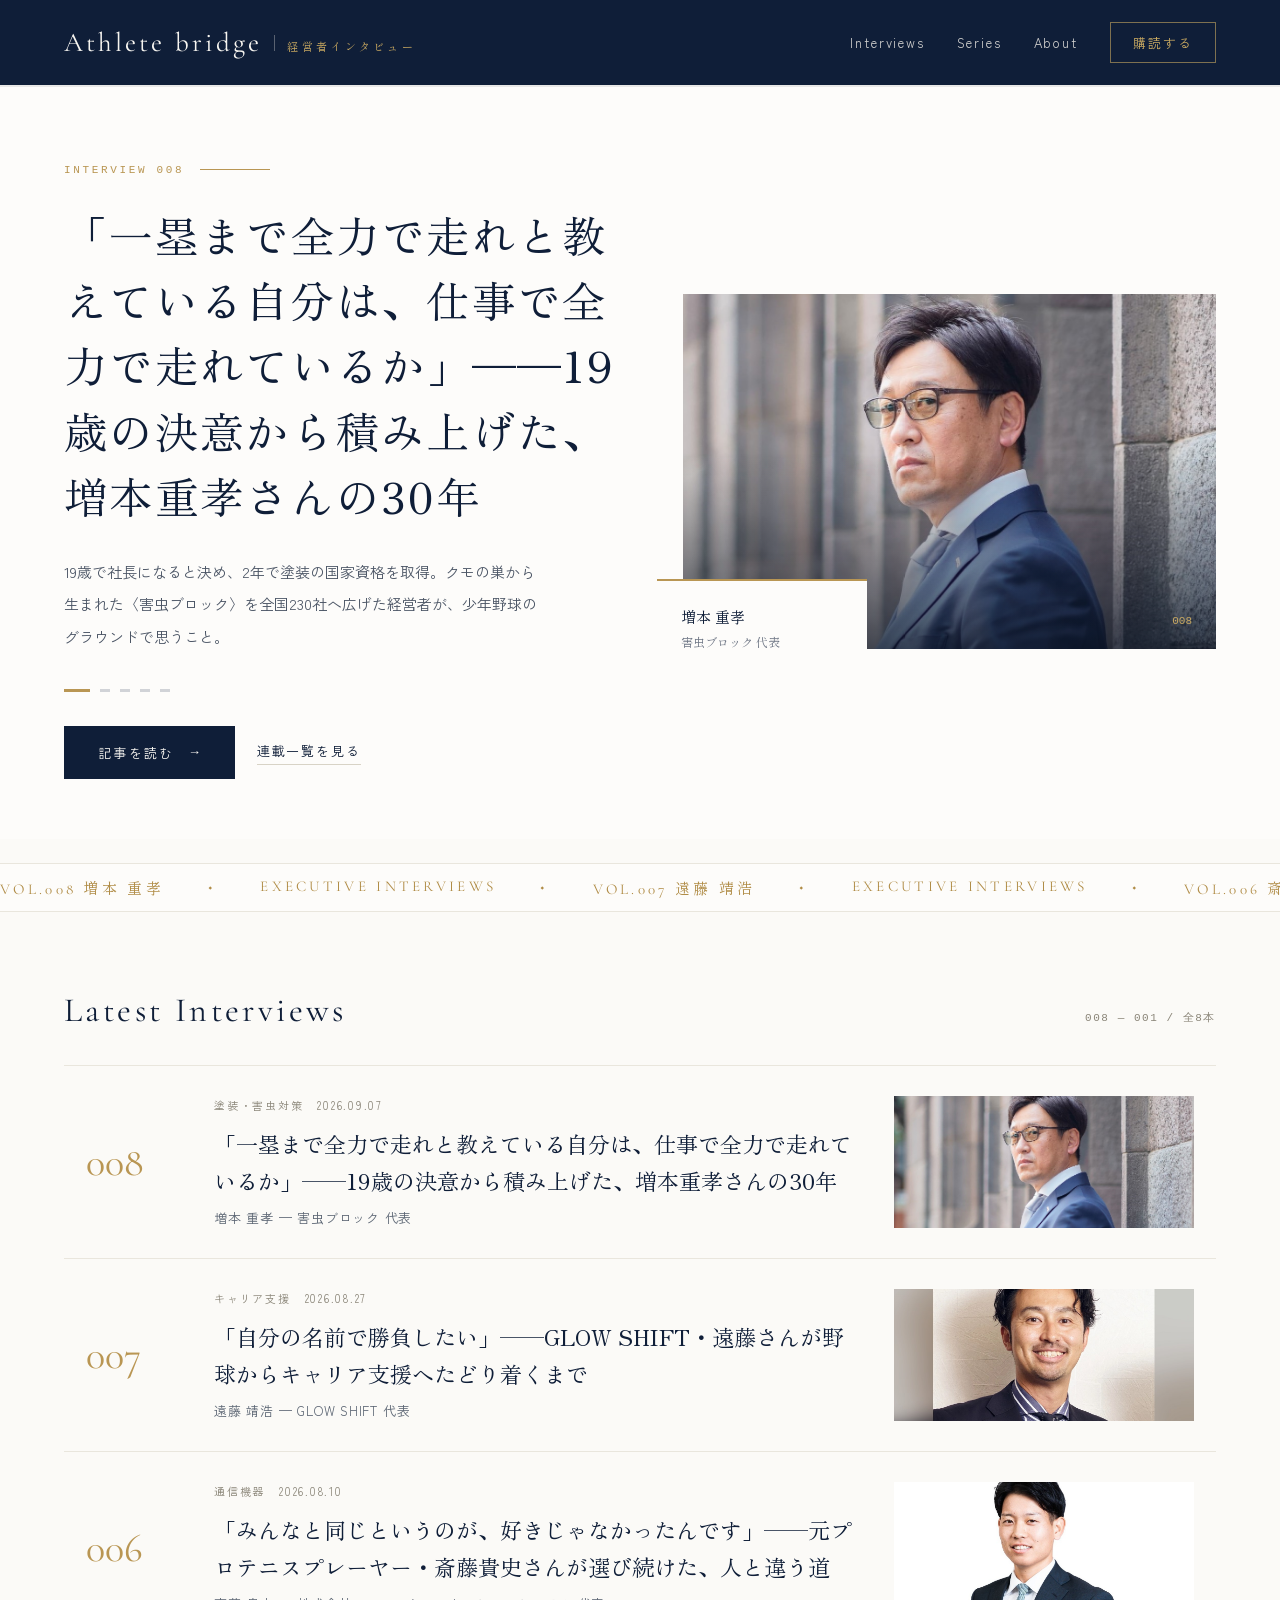
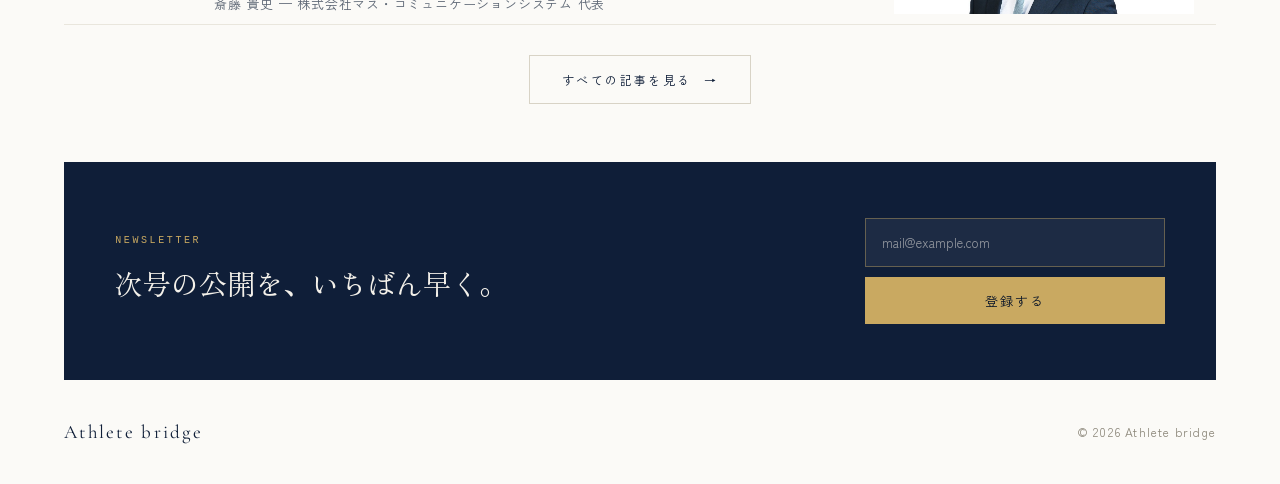
==== commit b1fa8087: "増本重孝さん（害虫ブロック）のインタビュー記事を追加 Googleドキュメント「増本重孝さんインタビュー記事（害虫ブロック）v3」から全文を移植。 本文中に写真を差し込めるようにするため、記事データに" ====
--- a/index.html
+++ b/index.html
@@ -9,7 +9,7 @@
 <link rel="preconnect" href="https://fonts.googleapis.com">
 <link rel="preconnect" href="https://fonts.gstatic.com" crossorigin>
 <link href="https://fonts.googleapis.com/css2?family=Shippori+Mincho:wght@400;500;600&family=Zen+Kaku+Gothic+New:wght@300;400;500&family=Cormorant+Garamond:wght@300;400;500&family=Zen+Old+Mincho:wght@400;500;700&display=swap" rel="stylesheet">
-<link rel="stylesheet" href="css/style.css?v=014a4894">
+<link rel="stylesheet" href="css/style.css?v=353fc2a6">
 </head>
 <body>
 
@@ -116,6 +116,6 @@
 
 </main>
 
-<script src="js/main.js?v=014a4894"></script>
+<script src="js/main.js?v=353fc2a6"></script>
 </body>
 </html>
--- a/css/style.css
+++ b/css/style.css
@@ -561,6 +561,25 @@
   color: var(--ink);
   text-wrap: pretty;
 }
+/* 本文の途中に差し込む写真。本文より少し広げて、記事の流れに間を作る */
+.art-body .body-figure {
+  margin: 52px 0;
+  padding: 0;
+}
+.art-body .body-figure img {
+  width: 100%;
+  height: auto;
+  display: block;
+  background: var(--sunk, var(--panel));
+}
+.art-body .body-figure figcaption {
+  margin-top: 14px;
+  font-size: 13px;
+  line-height: 1.9;
+  color: var(--muted);
+  letter-spacing: .04em;
+}
+
 .art-body .article-link a {
   color: var(--gold-deep);
   border-bottom: 1px solid var(--line-strong);
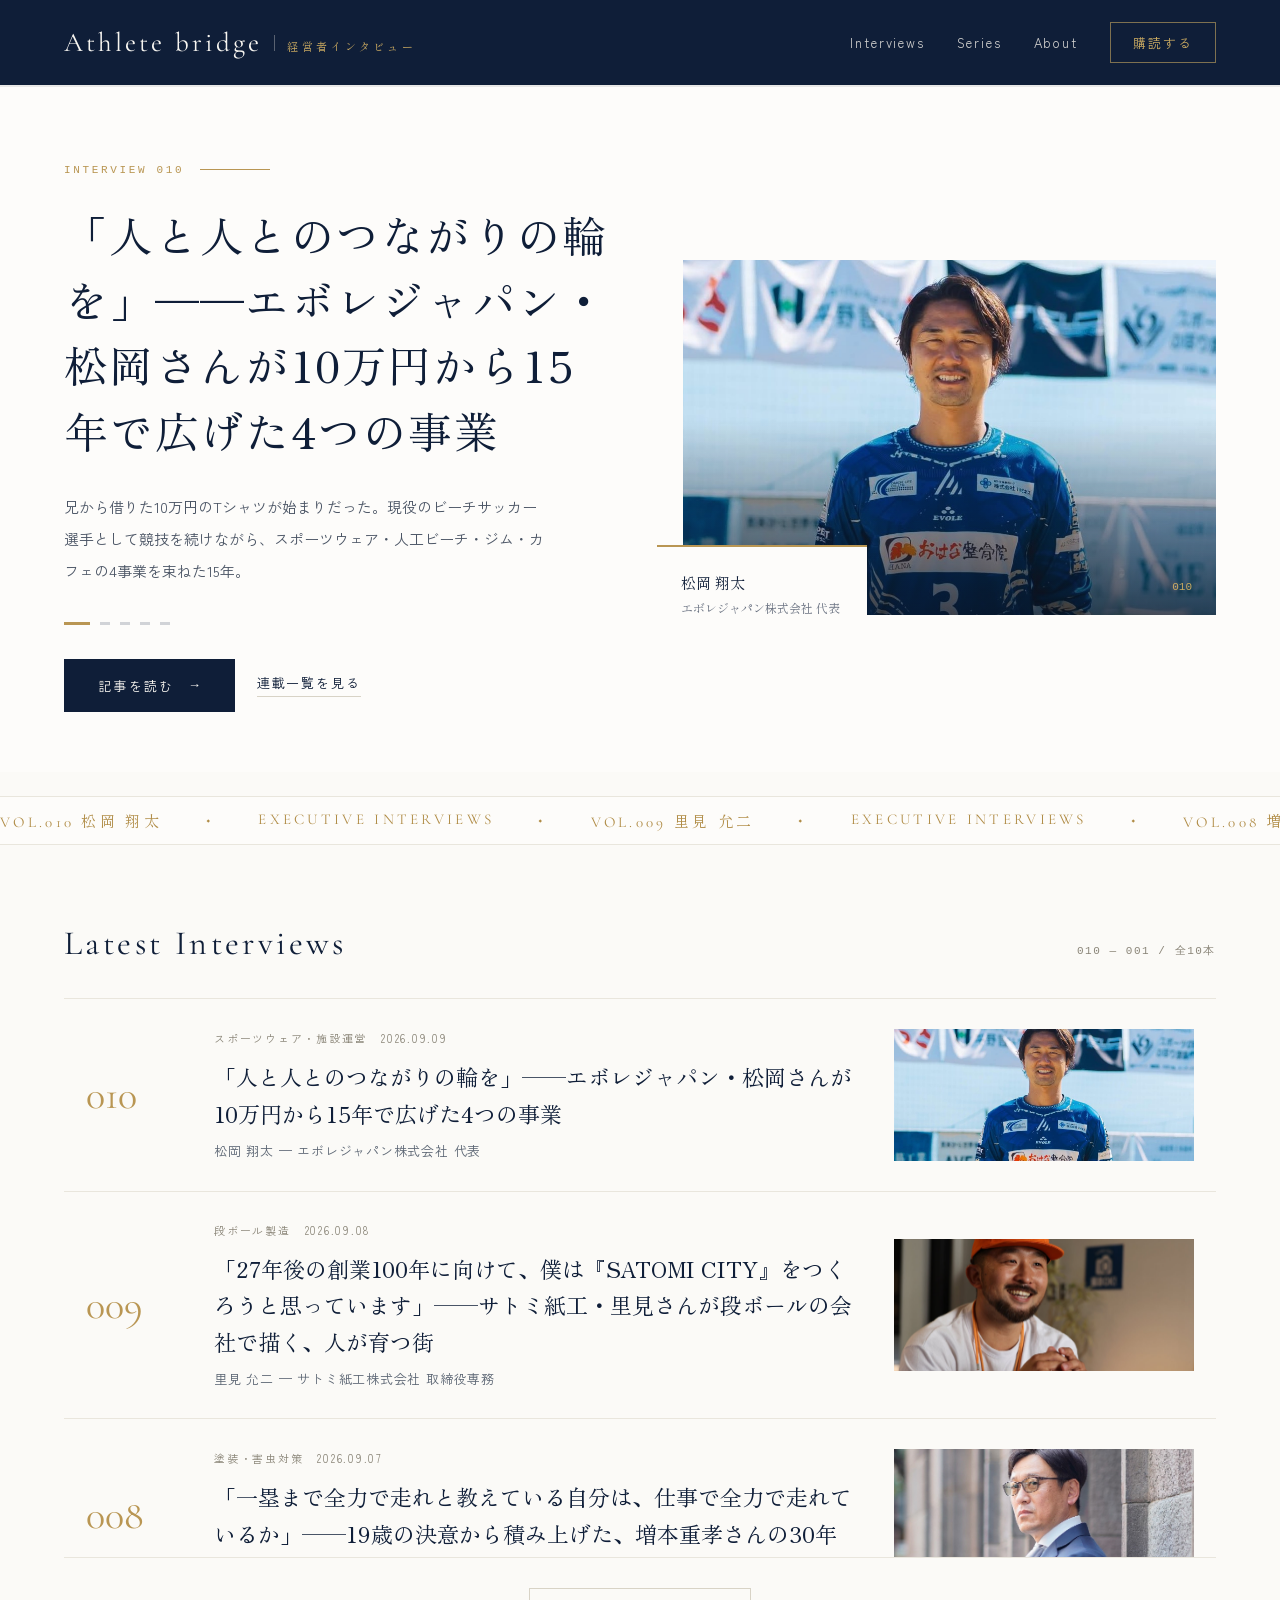
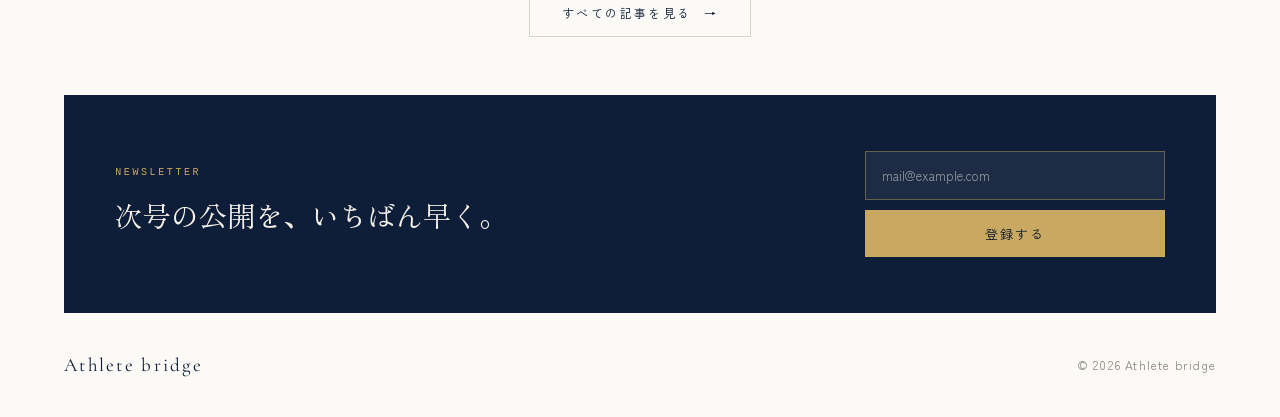
==== commit 52a2ac55: "トップのヒーローで記事ごとに「記事を読む」の位置がずれる問題を修正 題名が長い記事だとヒーローの高さが伸び、「記事を読む」がスクロールしないと 見えなくなっていた。分量と行数の両方をそろえて解決した。" ====
--- a/index.html
+++ b/index.html
@@ -9,7 +9,7 @@
 <link rel="preconnect" href="https://fonts.googleapis.com">
 <link rel="preconnect" href="https://fonts.gstatic.com" crossorigin>
 <link href="https://fonts.googleapis.com/css2?family=Shippori+Mincho:wght@400;500;600&family=Zen+Kaku+Gothic+New:wght@300;400;500&family=Cormorant+Garamond:wght@300;400;500&family=Zen+Old+Mincho:wght@400;500;700&display=swap" rel="stylesheet">
-<link rel="stylesheet" href="css/style.css?v=353fc2a6">
+<link rel="stylesheet" href="css/style.css?v=3b021d6a">
 </head>
 <body>
 
@@ -116,6 +116,6 @@
 
 </main>
 
-<script src="js/main.js?v=353fc2a6"></script>
+<script src="js/main.js?v=3b021d6a"></script>
 </body>
 </html>
--- a/css/style.css
+++ b/css/style.css
@@ -171,6 +171,11 @@
 .hero-rule { width: 70px; height: 1px; background: var(--gold); transform-origin: left; animation: ab-line 1.2s .3s both; }
 
 .hero-title {
+  /* 記事が切り替わっても「記事を読む」の位置が動かないよう、行数を固定する。
+     --hero-lines 行ぶんの高さで下限と上限をそろえる（幅ごとの行数は下の
+     メディアクエリで調整）。題名そのものは articles.json の heroTitle で
+     松岡さんの記事と同じくらいの分量に収めてある。 */
+  --hero-lines: 4;
   margin: 0 0 28px;
   font-family: var(--serif);
   font-weight: 400;
@@ -180,17 +185,28 @@
   color: var(--ink);
   text-wrap: pretty;
   animation: ab-rise 1.1s .15s both;
+  display: -webkit-box;
+  -webkit-box-orient: vertical;
+  -webkit-line-clamp: var(--hero-lines);
+  overflow: hidden;
+  min-height: calc(1.5em * var(--hero-lines));
 }
 
 .hero-lead {
+  /* 題名と同じく、リード文も行数を固定してボタンの位置をそろえる */
+  --lead-lines: 3;
   margin: 0 0 34px;
   font-size: 15px;
   line-height: 2.15;
   color: var(--ink-mid);
   max-width: 32em;
-  min-height: 6.6em;
   text-wrap: pretty;
   animation: ab-rise 1.1s .28s both;
+  display: -webkit-box;
+  -webkit-box-orient: vertical;
+  -webkit-line-clamp: var(--lead-lines);
+  overflow: hidden;
+  min-height: calc(2.15em * var(--lead-lines));
 }
 
 .hero-dots { display: flex; align-items: center; gap: 10px; margin-bottom: 34px; }
@@ -611,6 +627,7 @@
 
 @media (max-width: 1000px) {
   .hero-grid { grid-template-columns: 1fr; }
+  .hero-title { --hero-lines: 3; }
   /* 縦積みになると写真に重なってしまうので、名前は写真の下に置く */
   .hero-card {
     position: static;
@@ -631,7 +648,8 @@
   .hd-nav { gap: 18px; font-size: 12px; }
   .hd-logo { font-size: 22px; }
   .hero { padding-top: 34px; }
-  .hero-lead { min-height: 0; }
+  .hero-title { --hero-lines: 5; }
+  .hero-lead { --lead-lines: 4; }
   .row { grid-template-columns: 48px minmax(0, 1fr); padding: 22px 16px; }
   .row:hover { transform: none; }
   .row-no { font-size: 28px; }
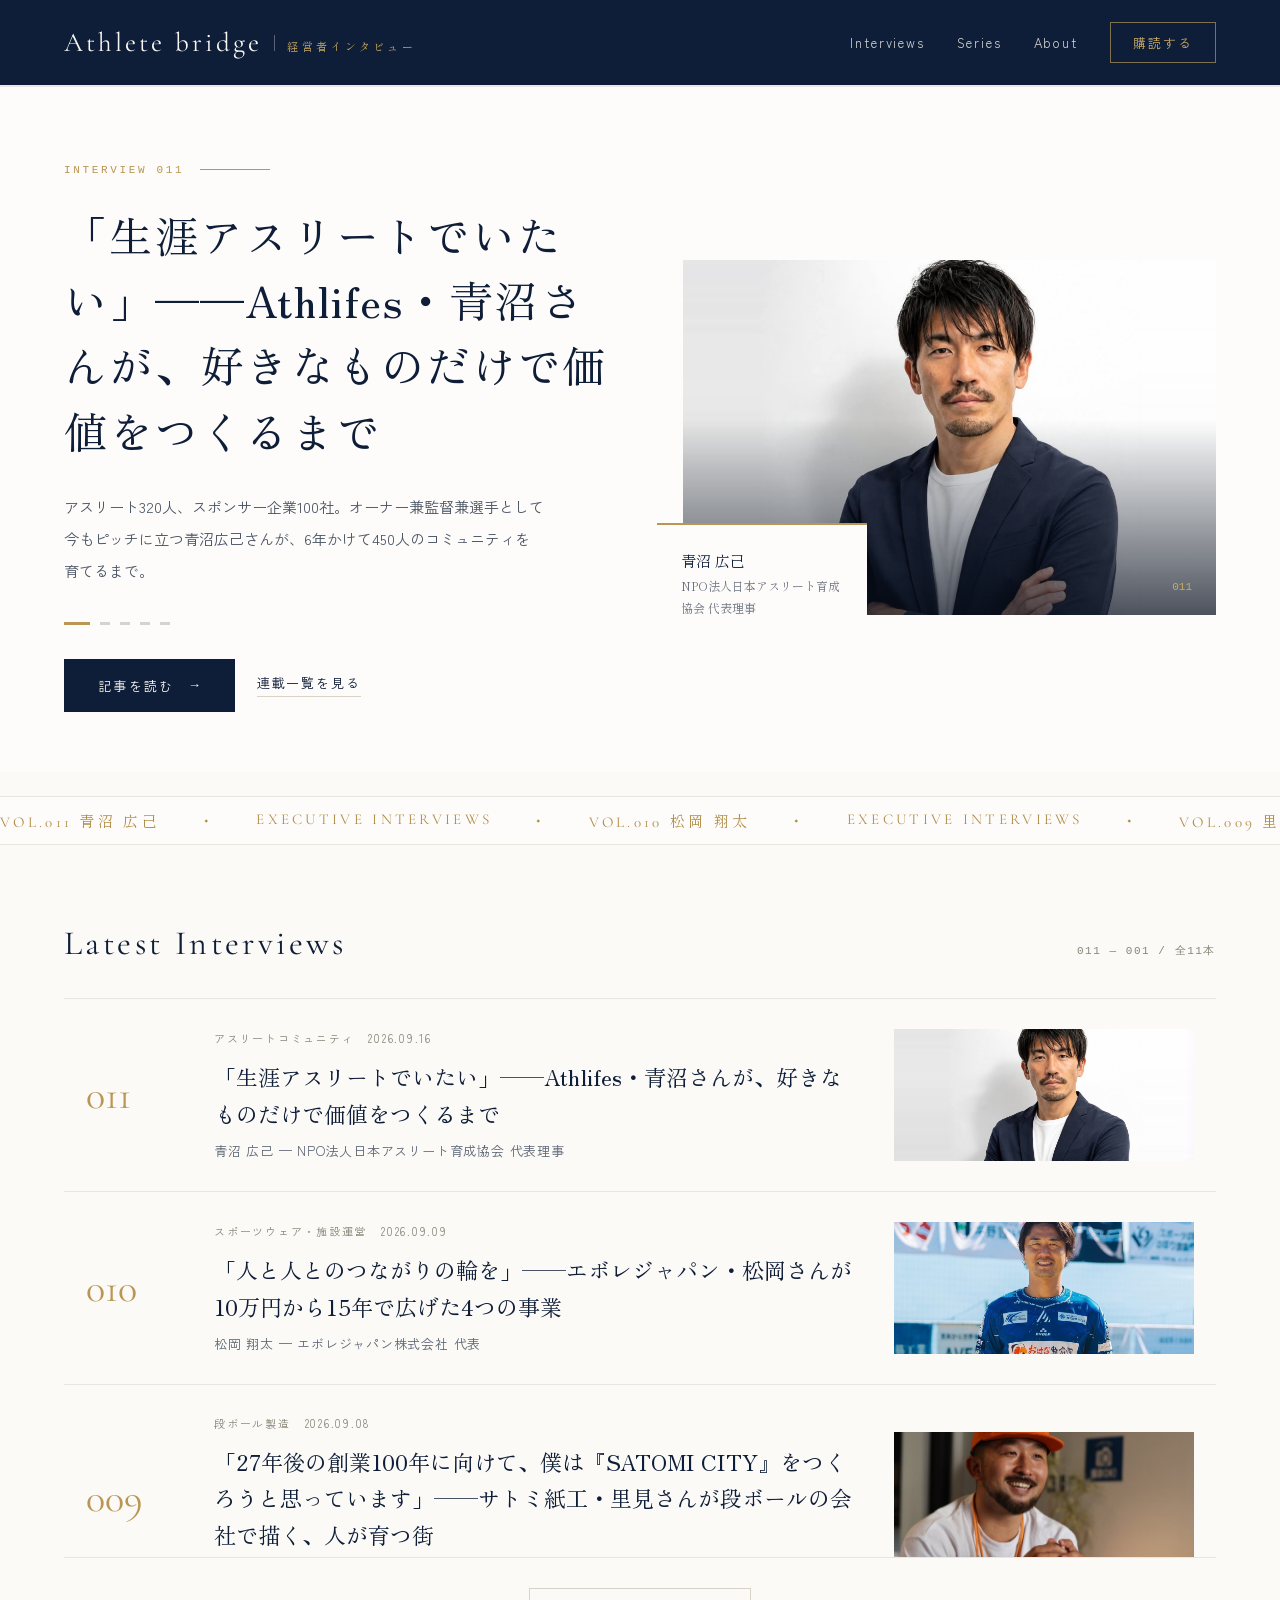
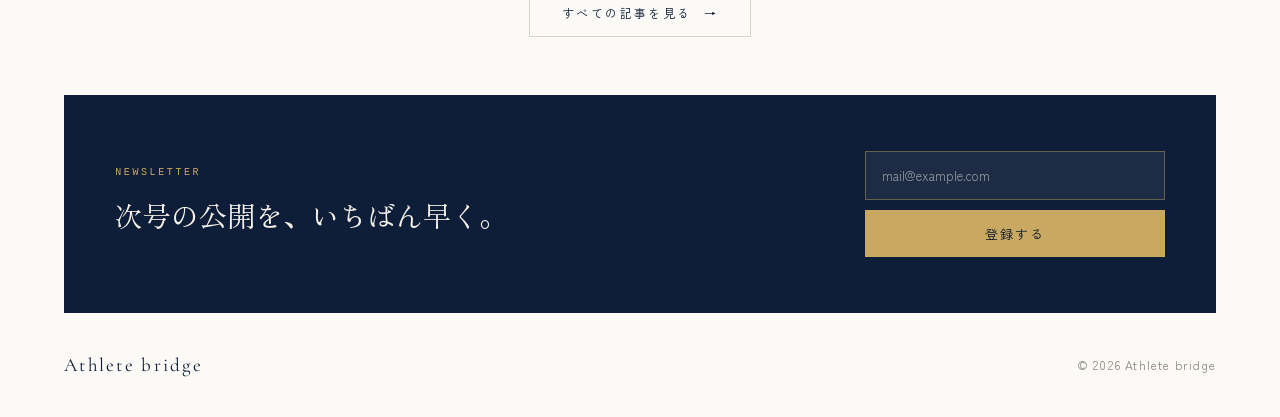
==== commit 95166f33: "記事本文の小見出しと引用の装飾を入れ替える 小見出しは金の縦罫、引用は囲みの帯だったものを逆にした。 書体・文字サイズ・行間・前後の余白は役割ごとにそのまま残し、飾りだけを交換している。  - css" ====
--- a/index.html
+++ b/index.html
@@ -9,7 +9,7 @@
 <link rel="preconnect" href="https://fonts.googleapis.com">
 <link rel="preconnect" href="https://fonts.gstatic.com" crossorigin>
 <link href="https://fonts.googleapis.com/css2?family=Shippori+Mincho:wght@400;500;600&family=Zen+Kaku+Gothic+New:wght@300;400;500&family=Cormorant+Garamond:wght@300;400;500&family=Zen+Old+Mincho:wght@400;500;700&display=swap" rel="stylesheet">
-<link rel="stylesheet" href="css/style.css?v=3b021d6a">
+<link rel="stylesheet" href="css/style.css?v=2cdf6c2a">
 </head>
 <body>
 
@@ -116,6 +116,6 @@
 
 </main>
 
-<script src="js/main.js?v=3b021d6a"></script>
+<script src="js/main.js?v=2cdf6c2a"></script>
 </body>
 </html>
--- a/css/style.css
+++ b/css/style.css
@@ -555,22 +555,24 @@
   text-wrap: pretty;
 }
 .art-body p strong { font-weight: 500; color: var(--ink); }
+/* 小見出しは囲みの帯、本人の言葉は金の縦罫。書体と字送りは役割ごとのまま、
+   飾りだけを入れ替えている */
 .art-body h2 {
   margin: 62px 0 30px;
+  padding: 30px clamp(22px, 4vw, 40px);
+  background: var(--panel);
+  border-top: 1px solid var(--line);
+  border-bottom: 1px solid var(--line);
   font-family: var(--serif);
   font-weight: 400;
   font-size: 24px;
   line-height: 1.7;
   color: var(--ink);
+}
+.art-body blockquote {
+  margin: 42px 0;
   padding-left: 18px;
   border-left: 2px solid var(--gold);
-}
-.art-body blockquote {
-  margin: 42px 0;
-  padding: 30px clamp(22px, 4vw, 40px);
-  background: var(--panel);
-  border-top: 1px solid var(--line);
-  border-bottom: 1px solid var(--line);
   font-family: var(--mincho);
   font-size: 18px;
   line-height: 2;
